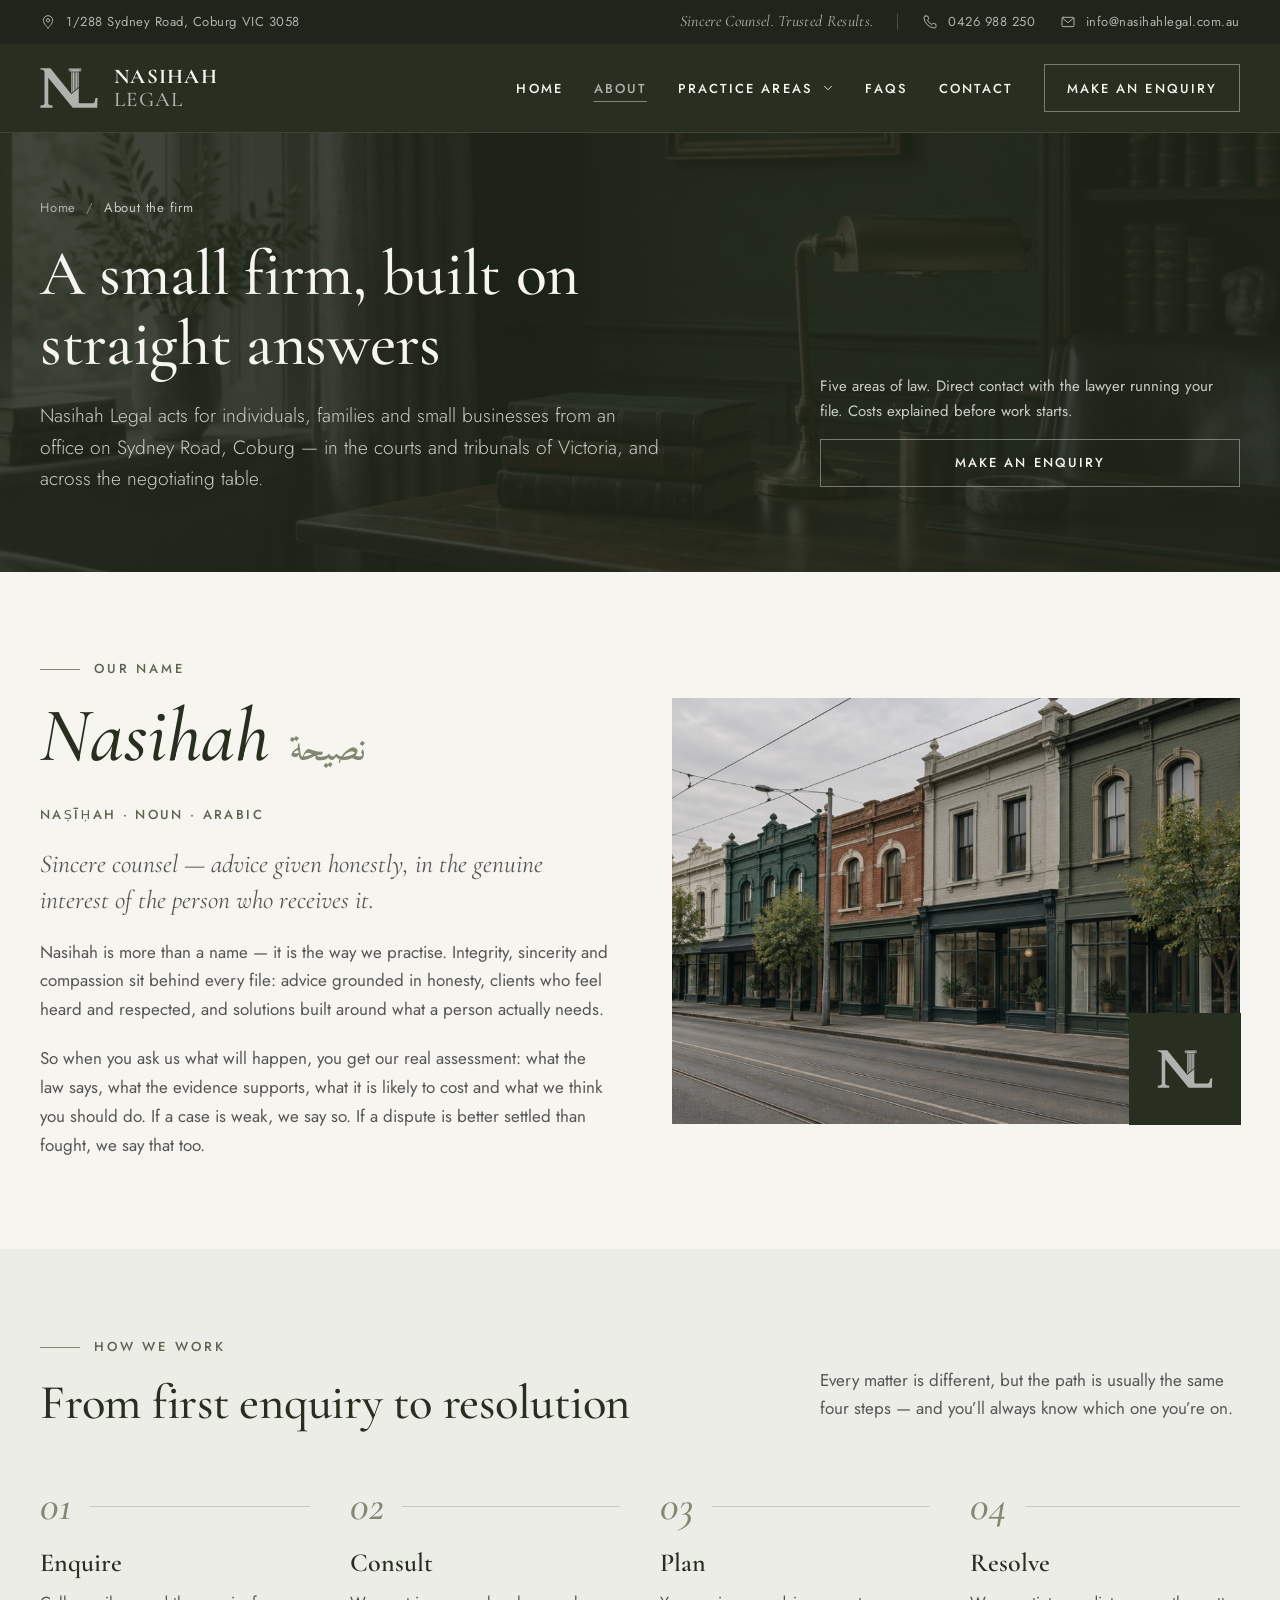
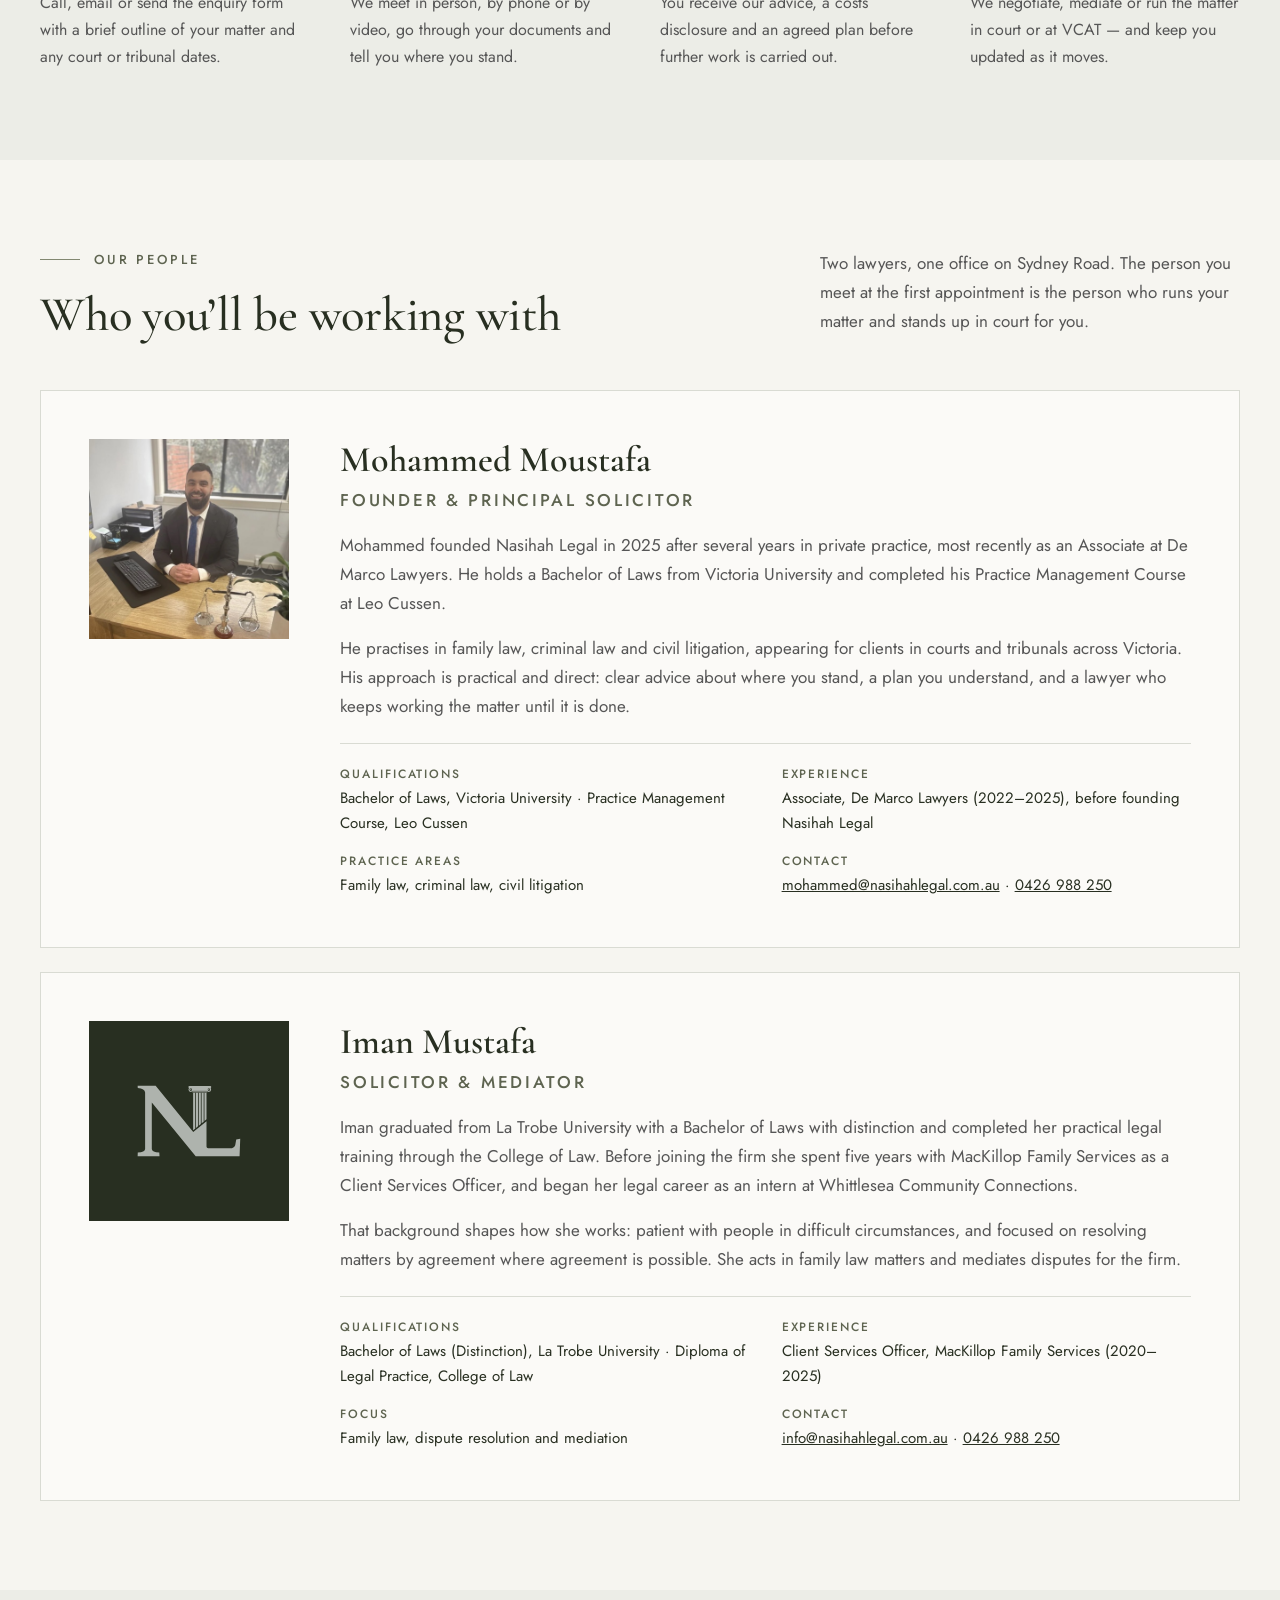
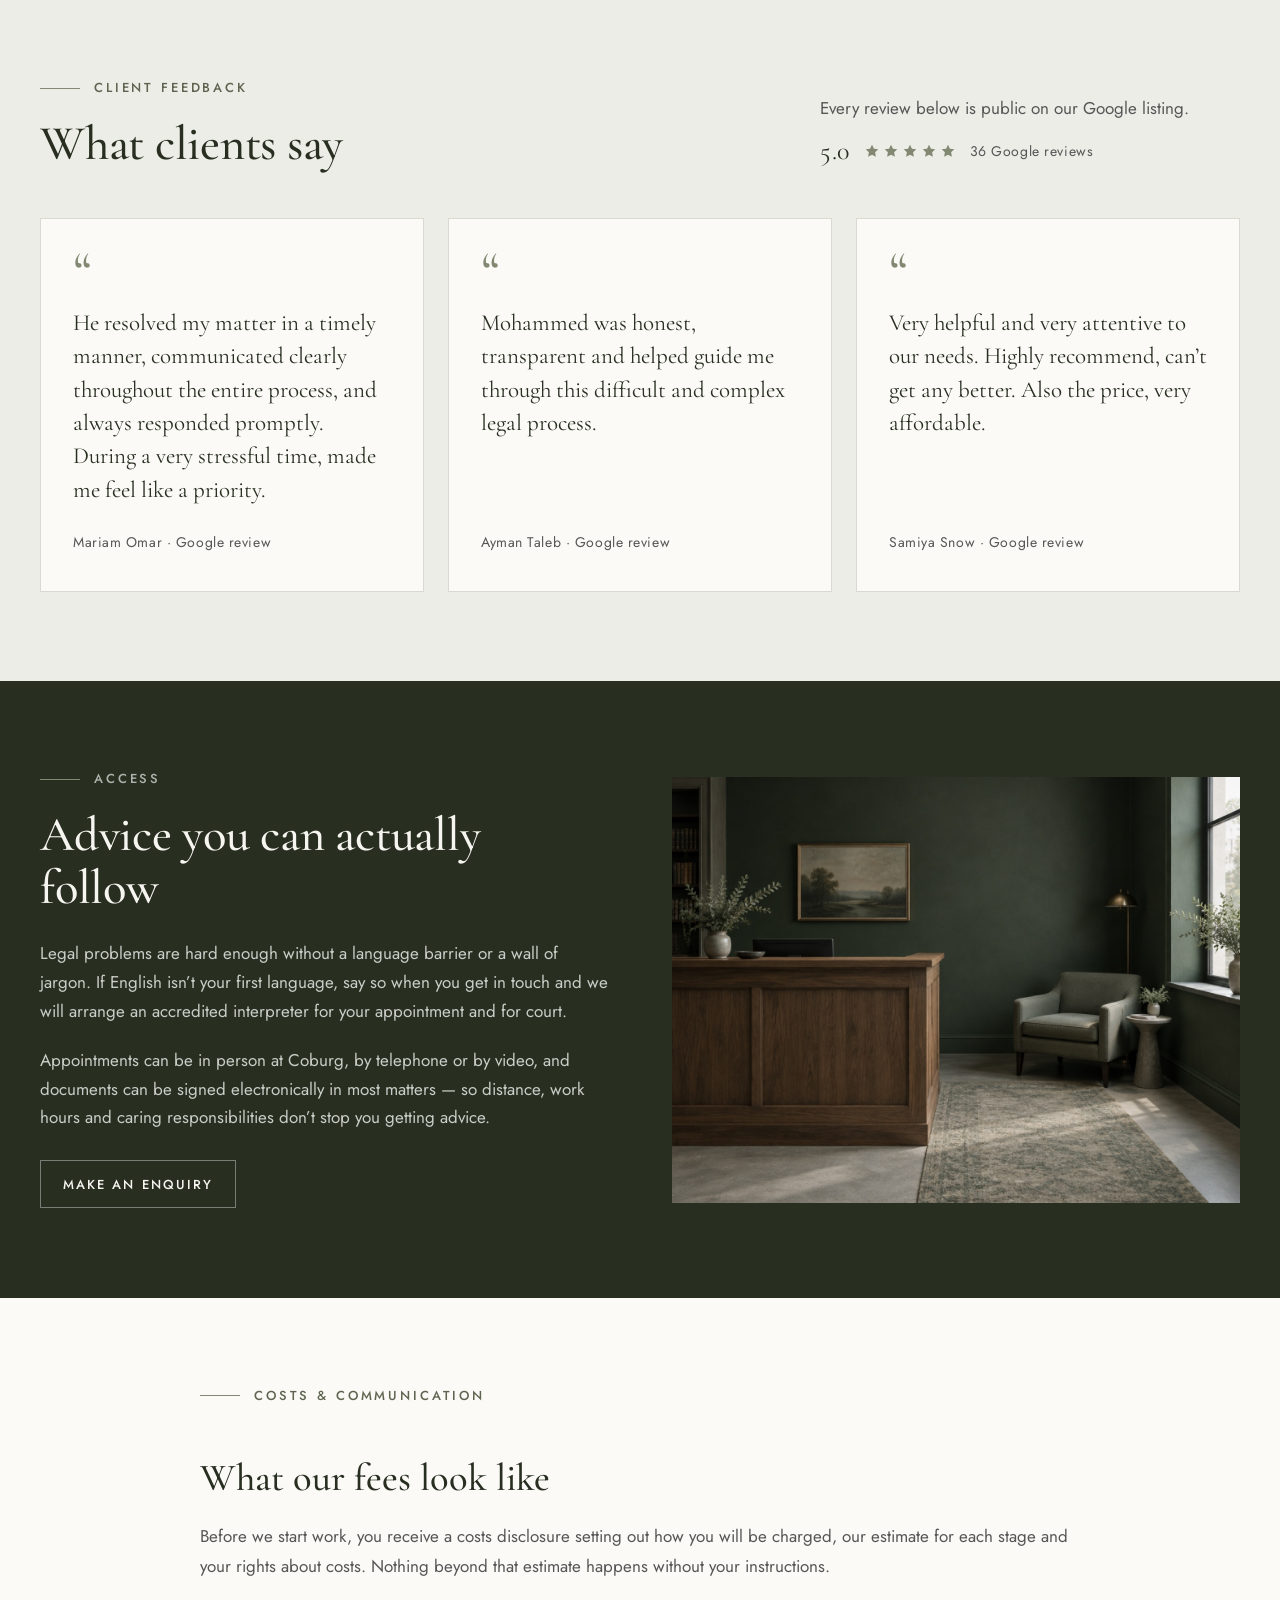
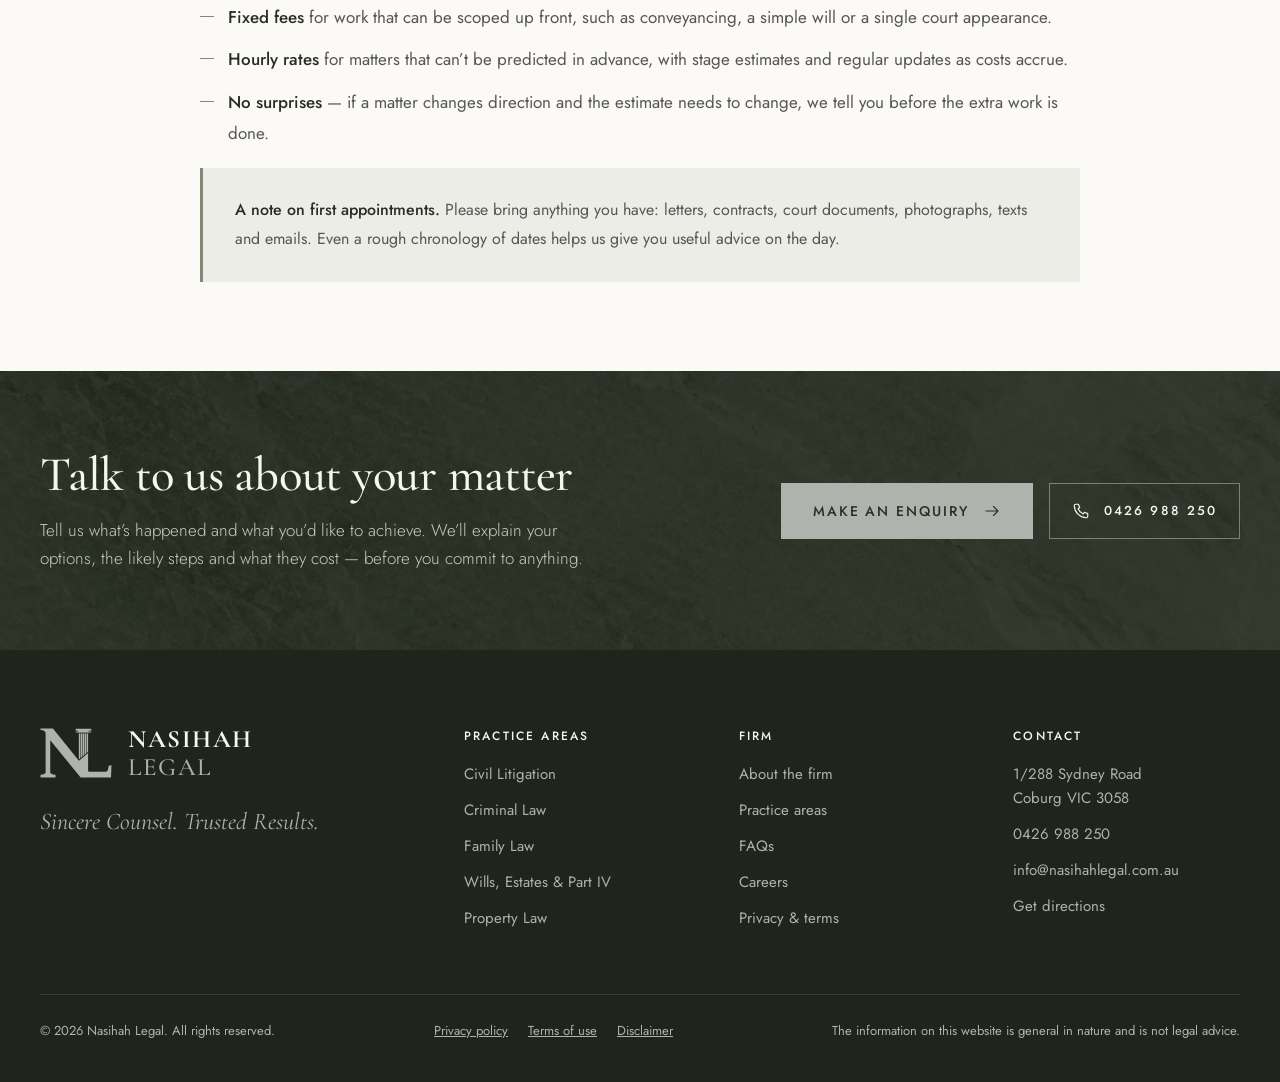
==== about.html @ 5c104e6a "Add Nasihah Legal website Static multi-page site for the firm: home, about, practice-areas hub, five" ====
<!doctype html>
<html lang="en-AU">
<head>
<meta charset="utf-8">
<meta name="viewport" content="width=device-width, initial-scale=1">
<title>About the firm | Nasihah Legal</title>
<meta name="description" content="Meet Nasihah Legal — a small Coburg law firm built on honest advice, plain-English communication and careful preparation. Our people, languages and approach.">
<meta name="theme-color" content="#282F21">
<meta property="og:site_name" content="Nasihah Legal">
<meta property="og:title" content="About the firm | Nasihah Legal">
<meta property="og:description" content="Meet Nasihah Legal — a small Coburg law firm built on honest advice, plain-English communication and careful preparation. Our people, languages and approach.">
<meta property="og:type" content="website">
<meta property="og:image" content="assets/img/social-card.jpg">
<link rel="icon" href="favicon.svg" type="image/svg+xml">
<link rel="preconnect" href="https://fonts.googleapis.com">
<link rel="preconnect" href="https://fonts.gstatic.com" crossorigin>
<link rel="stylesheet" href="https://fonts.googleapis.com/css2?family=Amiri&family=Cormorant+Garamond:ital,wght@0,400;0,500;0,600;0,700;1,400;1,500&family=Jost:wght@300;400;500&display=swap">
<link rel="stylesheet" href="assets/css/site.css">

</head>
<body>
<a class="skip-link" href="#main">Skip to content</a>
<svg width="0" height="0" style="position:absolute" aria-hidden="true" focusable="false">
  <symbol id="nl-mark" viewBox="350 26 808 556">
    <path fill="currentColor" d="M355 30H495L787 390L890 305V503Q890 515 903 515H1088Q1106 513 1113 492L1121 448L1152 441L1147 578H806L465 160V521Q467 546 523 549L525 578H355L356 549Q411 546 413 521V82Q411 52 356 47Z"/>
    <rect fill="currentColor" x="749" y="32" width="178" height="17" rx="8.5"/>
    <circle cx="768" cy="60" r="14" fill="none" stroke="currentColor" stroke-width="8"/>
    <circle cx="908" cy="60" r="14" fill="none" stroke="currentColor" stroke-width="8"/>
    <circle fill="currentColor" cx="768" cy="60" r="4.5"/>
    <circle fill="currentColor" cx="908" cy="60" r="4.5"/>
    <rect fill="currentColor" x="778" y="46" width="120" height="24"/>
    <rect fill="currentColor" x="780" y="74" width="116" height="7"/>
    <path fill="currentColor" d="M786 85H802V363.6L786 376.8ZM808 85H824V345.5L808 358.7ZM830 85H846V327.3L830 341.5ZM852 85H868V309.2L852 322.4ZM874 85H890V291L874 304.2Z"/>
  </symbol>
  <symbol id="nl-column" viewBox="0 0 60 100">
    <rect fill="currentColor" x="4" y="3" width="52" height="6" rx="3"/>
    <circle cx="9.5" cy="11.5" r="4.4" fill="none" stroke="currentColor" stroke-width="2.4"/>
    <circle cx="50.5" cy="11.5" r="4.4" fill="none" stroke="currentColor" stroke-width="2.4"/>
    <circle fill="currentColor" cx="9.5" cy="11.5" r="1.3"/>
    <circle fill="currentColor" cx="50.5" cy="11.5" r="1.3"/>
    <rect fill="currentColor" x="14" y="8" width="32" height="7"/>
    <rect fill="currentColor" x="13" y="17" width="34" height="3"/>
    <path fill="currentColor" d="M15 22h4.2v61H15zM21.45 22h4.2v61h-4.2zM27.9 22h4.2v61h-4.2zM34.35 22h4.2v61h-4.2zM40.8 22H45v61h-4.2z"/>
    <rect fill="currentColor" x="12" y="85" width="36" height="3.4" rx="1"/>
    <rect fill="currentColor" x="9.5" y="90" width="41" height="3.4" rx="1"/>
    <rect fill="currentColor" x="7" y="95" width="46" height="3.4" rx="1"/>
  </symbol>
  <symbol id="nl-column-mini" viewBox="0 0 60 100">
    <rect fill="currentColor" x="4" y="3" width="52" height="8" rx="3"/>
    <rect fill="currentColor" x="13" y="16" width="34" height="68"/>
    <rect fill="currentColor" x="7" y="88" width="46" height="9" rx="1"/>
  </symbol>
  <symbol id="i-arrow" viewBox="0 0 24 24"><path d="M4 12h16M14 6l6 6-6 6" fill="none" stroke="currentColor" stroke-width="1.5" stroke-linecap="round" stroke-linejoin="round"/></symbol>
  <symbol id="i-external" viewBox="0 0 24 24"><path d="M7 17L17 7M8 7h9v9" fill="none" stroke="currentColor" stroke-width="1.5" stroke-linecap="round" stroke-linejoin="round"/></symbol>
  <symbol id="i-pin" viewBox="0 0 24 24"><g fill="none" stroke="currentColor" stroke-width="1.5" stroke-linecap="round" stroke-linejoin="round"><path d="M12 21s-7-6.2-7-11.5A7 7 0 0 1 19 9.5C19 14.8 12 21 12 21z"/><circle cx="12" cy="9.5" r="2.5"/></g></symbol>
  <symbol id="i-mail" viewBox="0 0 24 24"><g fill="none" stroke="currentColor" stroke-width="1.5" stroke-linecap="round" stroke-linejoin="round"><rect x="3" y="5" width="18" height="14" rx="1.5"/><path d="M3.5 6l8.5 7 8.5-7"/></g></symbol>
  <symbol id="i-phone" viewBox="0 0 24 24"><path d="M5 3h3.5l1.8 4.4-2.2 1.6a12 12 0 0 0 6.9 6.9l1.6-2.2L21 15.5V19a2 2 0 0 1-2.2 2A16.8 16.8 0 0 1 3 5.2 2 2 0 0 1 5 3z" fill="none" stroke="currentColor" stroke-width="1.5" stroke-linecap="round" stroke-linejoin="round"/></symbol>
  <symbol id="i-clock" viewBox="0 0 24 24"><g fill="none" stroke="currentColor" stroke-width="1.5" stroke-linecap="round" stroke-linejoin="round"><circle cx="12" cy="12" r="9"/><path d="M12 7v5.5l3.5 2"/></g></symbol>
  <symbol id="i-chevron" viewBox="0 0 24 24"><path d="M6 9l6 6 6-6" fill="none" stroke="currentColor" stroke-width="1.5" stroke-linecap="round" stroke-linejoin="round"/></symbol>
  <symbol id="i-star" viewBox="0 0 24 24"><path fill="currentColor" d="M12 2.6l2.9 5.9 6.5.9-4.7 4.6 1.1 6.5-5.8-3-5.8 3 1.1-6.5L2.6 9.4l6.5-.9z"/></symbol>
</svg>
<div class="topbar">
  <div class="wrap">
    <div class="topbar__item"><svg aria-hidden="true"><use href="#i-pin"/></svg><span>1/288 Sydney Road, Coburg VIC 3058</span></div>
    <div class="topbar__right">
      <span class="topbar__slogan">Sincere Counsel. Trusted Results.</span>
      <span class="topbar__rule" aria-hidden="true"></span>
      <a class="topbar__item" href="tel:+61426988250"><svg aria-hidden="true"><use href="#i-phone"/></svg><span>0426 988 250</span></a>
      <a class="topbar__item" href="mailto:info@nasihahlegal.com.au"><svg aria-hidden="true"><use href="#i-mail"/></svg><span>info@nasihahlegal.com.au</span></a>
    </div>
  </div>
</div>
<header class="site-header">
  <div class="wrap">
    <a class="brand" href="index.html" aria-label="Nasihah Legal — home">
      <svg class="brand__mark" aria-hidden="true"><use href="#nl-mark"/></svg>
      <span class="brand__word"><b>NASIHAH</b><span>LEGAL</span></span>
    </a>
    <button class="menu-toggle" type="button" aria-expanded="false" aria-controls="site-nav" aria-label="Open menu">
      <svg class="icon-open" viewBox="0 0 24 24" aria-hidden="true"><path d="M4 7h16M4 12h16M9 17h11" fill="none" stroke="currentColor" stroke-width="1.5" stroke-linecap="round"/></svg>
      <svg class="icon-close" viewBox="0 0 24 24" aria-hidden="true"><path d="M6 6l12 12M18 6L6 18" fill="none" stroke="currentColor" stroke-width="1.5" stroke-linecap="round"/></svg>
    </button>
    <nav class="nav" id="site-nav" aria-label="Main">
      <a class="nav__link" href="index.html">Home</a>
      <a class="nav__link" href="about.html" aria-current="page">About</a>
      <div class="nav__group">
        <button class="nav__trigger" type="button" aria-expanded="false" aria-controls="practice-menu">
          <span>Practice Areas</span>
          <svg aria-hidden="true"><use href="#i-chevron"/></svg>
        </button>
        <div class="nav__menu" id="practice-menu" hidden>
          <p class="nav__menu-head">Areas of law</p>
        <a href="civil-litigation.html"><svg aria-hidden="true"><use href="#nl-column-mini"/></svg>Civil Litigation</a>
        <a href="criminal-law.html"><svg aria-hidden="true"><use href="#nl-column-mini"/></svg>Criminal Law</a>
        <a href="family-law.html"><svg aria-hidden="true"><use href="#nl-column-mini"/></svg>Family Law</a>
        <a href="wills-estates.html"><svg aria-hidden="true"><use href="#nl-column-mini"/></svg>Wills, Estates &amp; Part IV</a>
        <a href="property-law.html"><svg aria-hidden="true"><use href="#nl-column-mini"/></svg>Property Law</a>
          <a href="practice-areas.html"><svg aria-hidden="true"><use href="#i-arrow"/></svg>All practice areas</a>
        </div>
      </div>
      <a class="nav__link" href="faqs.html">FAQs</a>
      <a class="nav__link" href="contact.html">Contact</a>
      <a class="btn btn--ghost" href="contact.html#enquiry">Make an enquiry</a>
    </nav>
  </div>
</header>
<main id="main">
<section class="page-hero">
  <img class="page-hero__bg" src="assets/img/office-desk.jpg" alt="" aria-hidden="true">
  <div class="page-hero__scrim" aria-hidden="true"></div>
  <div class="wrap">
    <div class="page-hero__grid">
      <div>
        <nav aria-label="Breadcrumb">
          <ol class="breadcrumbs">
            <li><a href="index.html">Home</a></li>
            <li><span aria-current="page">About the firm</span></li>
          </ol>
        </nav>
        <h1 class="display">A small firm, built on straight answers</h1>
        <p class="page-hero__lead lede">Nasihah Legal acts for individuals, families and small businesses from an office on Sydney Road, Coburg — in the courts and tribunals of Victoria, and across the negotiating table.</p>
      </div>
      <div class="page-hero__aside">
        <p style="color:var(--mist-2)">Five areas of law. Direct contact with the lawyer running your file. Costs explained before work starts.</p>
        <a class="btn btn--ghost" href="contact.html#enquiry">Make an enquiry</a>
      </div>
    </div>
  </div>
</section>

<section class="section">
  <div class="wrap">
    <div class="media-row media-row--reverse">
      <div class="media-row__media">
        <img src="assets/img/coburg-street.jpg" alt="Two-storey brick and render shopfronts on an inner-north Melbourne street." loading="lazy" width="1920" height="1280">
        <span class="frame-mark" aria-hidden="true"><svg><use href="#nl-mark"/></svg></span>
      </div>
      <div class="media-row__body">
        <p class="eyebrow">Our name</p>
        <div style="display:flex;align-items:baseline;flex-wrap:wrap;gap:8px 20px">
          <span style="font-family:var(--serif);font-style:italic;font-weight:500;font-size:clamp(52px,6vw,84px);line-height:1;color:var(--forest)">Nasihah</span>
          <span lang="ar" dir="rtl" style="font-family:'Amiri',serif;font-size:clamp(28px,3vw,38px);color:var(--sage)">نصيحة</span>
        </div>
        <p style="font-size:13px;font-weight:500;letter-spacing:.18em;text-transform:uppercase;color:var(--sage-ink)">naṣīḥah · noun · Arabic</p>
        <p style="font-family:var(--serif);font-style:italic;font-size:clamp(21px,2vw,26px);line-height:1.4;color:var(--charcoal)">Sincere counsel — advice given honestly, in the genuine interest of the person who receives it.</p>
        <p>Nasihah is more than a name — it is the way we practise. Integrity, sincerity and compassion sit behind every file: advice grounded in honesty, clients who feel heard and respected, and solutions built around what a person actually needs.</p>
        <p>So when you ask us what will happen, you get our real assessment: what the law says, what the evidence supports, what it is likely to cost and what we think you should do. If a case is weak, we say so. If a dispute is better settled than fought, we say that too.</p>
      </div>
    </div>
  </div>
</section>

<section class="section section--stone">
  <div class="wrap">
    <div class="section-head">
      <div>
        <p class="eyebrow">How we work</p>
        <h2 class="display">From first enquiry to resolution</h2>
      </div>
      <div class="section-head__aside">
        <p>Every matter is different, but the path is usually the same four steps — and you’ll always know which one you’re on.</p>
      </div>
    </div>
    <ol class="steps" style="margin-top:56px">
      <li>
        <span class="steps__num" aria-hidden="true">01</span>
        <h3>Enquire</h3>
        <p>Call, email or send the enquiry form with a brief outline of your matter and any court or tribunal dates.</p>
      </li>
      <li>
        <span class="steps__num" aria-hidden="true">02</span>
        <h3>Consult</h3>
        <p>We meet in person, by phone or by video, go through your documents and tell you where you stand.</p>
      </li>
      <li>
        <span class="steps__num" aria-hidden="true">03</span>
        <h3>Plan</h3>
        <p>You receive our advice, a costs disclosure and an agreed plan before further work is carried out.</p>
      </li>
      <li>
        <span class="steps__num" aria-hidden="true">04</span>
        <h3>Resolve</h3>
        <p>We negotiate, mediate or run the matter in court or at VCAT — and keep you updated as it moves.</p>
      </li>
    </ol>
  </div>
</section>

<section class="section">
  <div class="wrap">
    <div class="section-head">
      <div>
        <p class="eyebrow">Our people</p>
        <h2 class="display">Who you’ll be working with</h2>
      </div>
      <div class="section-head__aside">
        <p>Two lawyers, one office on Sydney Road. The person you meet at the first appointment is the person who runs your matter and stands up in court for you.</p>
      </div>
    </div>
    <div class="profile" style="margin-top:48px">
      <img class="profile__photo" src="assets/img/mohammed-moustafa.jpg" alt="Mohammed Moustafa, Principal Solicitor at Nasihah Legal, at his desk in the Coburg office." width="900" height="900">
      <div class="profile__body">
        <div>
          <h3>Mohammed Moustafa</h3>
          <p class="profile__role">Founder &amp; Principal Solicitor</p>
        </div>
        <p>Mohammed founded Nasihah Legal in 2025 after several years in private practice, most recently as an Associate at De Marco Lawyers. He holds a Bachelor of Laws from Victoria University and completed his Practice Management Course at Leo Cussen.</p>
        <p>He practises in family law, criminal law and civil litigation, appearing for clients in courts and tribunals across Victoria. His approach is practical and direct: clear advice about where you stand, a plan you understand, and a lawyer who keeps working the matter until it is done.</p>
        <div class="profile__meta">
          <div><span>Qualifications</span><span>Bachelor of Laws, Victoria University · Practice Management Course, Leo Cussen</span></div>
          <div><span>Experience</span><span>Associate, De Marco Lawyers (2022–2025), before founding Nasihah Legal</span></div>
          <div><span>Practice areas</span><span>Family law, criminal law, civil litigation</span></div>
          <div><span>Contact</span><span><a href="mailto:mohammed@nasihahlegal.com.au">mohammed@nasihahlegal.com.au</a> · <a href="tel:+61426988250">0426 988 250</a></span></div>
        </div>
      </div>
    </div>

    <div class="profile">
      <span class="profile__mark" aria-hidden="true"><svg><use href="#nl-mark"/></svg></span>
      <div class="profile__body">
        <div>
          <h3>Iman Mustafa</h3>
          <p class="profile__role">Solicitor &amp; Mediator</p>
        </div>
        <p>Iman graduated from La Trobe University with a Bachelor of Laws with distinction and completed her practical legal training through the College of Law. Before joining the firm she spent five years with MacKillop Family Services as a Client Services Officer, and began her legal career as an intern at Whittlesea Community Connections.</p>
        <p>That background shapes how she works: patient with people in difficult circumstances, and focused on resolving matters by agreement where agreement is possible. She acts in family law matters and mediates disputes for the firm.</p>
        <div class="profile__meta">
          <div><span>Qualifications</span><span>Bachelor of Laws (Distinction), La Trobe University · Diploma of Legal Practice, College of Law</span></div>
          <div><span>Experience</span><span>Client Services Officer, MacKillop Family Services (2020–2025)</span></div>
          <div><span>Focus</span><span>Family law, dispute resolution and mediation</span></div>
          <div><span>Contact</span><span><a href="mailto:info@nasihahlegal.com.au">info@nasihahlegal.com.au</a> · <a href="tel:+61426988250">0426 988 250</a></span></div>
        </div>
      </div>
    </div>
  </div>
</section>

<section class="section section--stone">
  <div class="wrap">
    <div class="section-head">
      <div>
        <p class="eyebrow">Client feedback</p>
        <h2 class="display">What clients say</h2>
      </div>
      <div class="section-head__aside">
        <p>Every review below is public on our Google listing.</p>
        <a class="rating" href="https://www.google.com/maps/search/?api=1&amp;query=Nasihah+Legal+Coburg+VIC" target="_blank" rel="noopener"><span class="rating__score">5.0</span><span class="rating__stars" aria-hidden="true"><svg><use href="#i-star"/></svg><svg><use href="#i-star"/></svg><svg><use href="#i-star"/></svg><svg><use href="#i-star"/></svg><svg><use href="#i-star"/></svg></span><span>36 Google reviews</span></a>
      </div>
    </div>
    <div class="quotes" style="margin-top:48px">
      <figure class="quote">
        <span class="quote__mark" aria-hidden="true">&ldquo;</span>
        <blockquote>He resolved my matter in a timely manner, communicated clearly throughout the entire process, and always responded promptly. During a very stressful time, made me feel like a priority.</blockquote>
        <figcaption>Mariam Omar · Google review</figcaption>
      </figure>
      <figure class="quote">
        <span class="quote__mark" aria-hidden="true">&ldquo;</span>
        <blockquote>Mohammed was honest, transparent and helped guide me through this difficult and complex legal process.</blockquote>
        <figcaption>Ayman Taleb · Google review</figcaption>
      </figure>
      <figure class="quote">
        <span class="quote__mark" aria-hidden="true">&ldquo;</span>
        <blockquote>Very helpful and very attentive to our needs. Highly recommend, can’t get any better. Also the price, very affordable.</blockquote>
        <figcaption>Samiya Snow · Google review</figcaption>
      </figure>
    </div>
  </div>
</section>

<section class="section section--forest">
  <div class="wrap">
    <div class="media-row">
      <div class="media-row__body">
        <p class="eyebrow eyebrow--light">Access</p>
        <h2 class="display display--light">Advice you can actually follow</h2>
        <p style="color:var(--mist-2)">Legal problems are hard enough without a language barrier or a wall of jargon. If English isn’t your first language, say so when you get in touch and we will arrange an accredited interpreter for your appointment and for court.</p>
        <p style="color:var(--mist-2)">Appointments can be in person at Coburg, by telephone or by video, and documents can be signed electronically in most matters — so distance, work hours and caring responsibilities don’t stop you getting advice.</p>
        <a class="btn btn--ghost" style="align-self:flex-start;margin-top:8px" href="contact.html#enquiry">Make an enquiry</a>
      </div>
      <div class="media-row__media">
        <img src="assets/img/reception.jpg" alt="Reception area of the office: timber counter, deep green wall and soft daylight." loading="lazy" width="1400" height="1050">
      </div>
    </div>
  </div>
</section>

<section class="section section--paper">
  <div class="wrap wrap--narrow">
    <div class="prose">
      <p class="eyebrow">Costs &amp; communication</p>
      <h2>What our fees look like</h2>
      <p>Before we start work, you receive a costs disclosure setting out how you will be charged, our estimate for each stage and your rights about costs. Nothing beyond that estimate happens without your instructions.</p>
      <ul>
        <li><strong>Fixed fees</strong> for work that can be scoped up front, such as conveyancing, a simple will or a single court appearance.</li>
        <li><strong>Hourly rates</strong> for matters that can’t be predicted in advance, with stage estimates and regular updates as costs accrue.</li>
        <li><strong>No surprises</strong> — if a matter changes direction and the estimate needs to change, we tell you before the extra work is done.</li>
      </ul>
      <div class="callout">
        <strong>A note on first appointments.</strong> Please bring anything you have: letters, contracts, court documents, photographs, texts and emails. Even a rough chronology of dates helps us give you useful advice on the day.
      </div>
    </div>
  </div>
</section>

<section class="cta-band">
  <img class="cta-band__bg" src="assets/img/stone-texture.jpg" alt="" aria-hidden="true" loading="lazy">
  <div class="cta-band__scrim" aria-hidden="true"></div>
  <div class="wrap">
    <div>
      <h2 class="display display--light">Talk to us about your matter</h2>
      <p>Tell us what’s happened and what you’d like to achieve. We’ll explain your options, the likely steps and what they cost — before you commit to anything.</p>
    </div>
    <div class="cta-band__actions">
      <a class="btn btn--light" href="contact.html#enquiry">Make an enquiry <svg class="arrow" aria-hidden="true"><use href="#i-arrow"/></svg></a>
      <a class="btn btn--ghost" href="tel:+61426988250"><svg class="arrow" aria-hidden="true"><use href="#i-phone"/></svg> 0426 988 250</a>
    </div>
  </div>
</section>

</main>
<footer class="site-footer">
  <div class="wrap">
    <div class="footer__top">
      <div class="footer__brand">
        <a class="brand" href="index.html" aria-label="Nasihah Legal — home">
          <svg class="brand__mark" aria-hidden="true"><use href="#nl-mark"/></svg>
          <span class="brand__word"><b>NASIHAH</b><span>LEGAL</span></span>
        </a>
        <p class="footer__slogan">Sincere Counsel. Trusted Results.</p>
      </div>
      <div class="footer__cols">
        <div class="footer__col">
          <h2>Practice areas</h2>
          <a href="civil-litigation.html">Civil Litigation</a>
          <a href="criminal-law.html">Criminal Law</a>
          <a href="family-law.html">Family Law</a>
          <a href="wills-estates.html">Wills, Estates &amp; Part IV</a>
          <a href="property-law.html">Property Law</a>
        </div>
        <div class="footer__col">
          <h2>Firm</h2>
          <a href="about.html">About the firm</a>
          <a href="practice-areas.html">Practice areas</a>
          <a href="faqs.html">FAQs</a>
          <a href="careers.html">Careers</a>
          <a href="privacy-terms.html">Privacy &amp; terms</a>
        </div>
        <div class="footer__col">
          <h2>Contact</h2>
          <span>1/288 Sydney Road<br>Coburg VIC 3058</span>
          <a href="tel:+61426988250">0426 988 250</a>
          <a href="mailto:info@nasihahlegal.com.au">info@nasihahlegal.com.au</a>
          <a href="https://www.google.com/maps/search/?api=1&amp;query=1%2F288+Sydney+Road+Coburg+VIC+3058" target="_blank" rel="noopener">Get directions</a>
        </div>
      </div>
    </div>
    <div class="footer__bottom">
      <span>&copy; <span data-year>2026</span> Nasihah Legal. All rights reserved.</span>
      <nav aria-label="Legal">
        <a href="privacy-terms.html">Privacy policy</a>
        <a href="privacy-terms.html#terms">Terms of use</a>
        <a href="privacy-terms.html#disclaimer">Disclaimer</a>
      </nav>
      <span>The information on this website is general in nature and is not legal advice.</span>
    </div>
  </div>
</footer>
<script src="assets/js/site.js" defer></script>
</body>
</html>
---- assets/css/site.css ----
/* ==========================================================================
   Nasihah Legal — site stylesheet
   Brand: forest #282F21 · sage #828871 · mist #AEB3AD · charcoal #565656
   ========================================================================== */

:root{
  --forest:#282F21; --forest-deep:#1F251A; --forest-soft:#2E3626;
  --sage:#828871; --sage-ink:#5E6450;
  --mist:#AEB3AD; --mist-2:#C9CDC7;
  --charcoal:#565656;
  --ivory:#F6F5F0; --stone:#ECEDE7; --paper:#FBFAF7;
  --line:#D9DBD3; --line-2:#C9CCC2;
  --serif:'Cormorant Garamond', Georgia, 'Times New Roman', serif;
  --sans:'Jost', system-ui, -apple-system, 'Segoe UI', sans-serif;
  --wrap:1200px;
  --header-h:88px;
}

*,*::before,*::after{box-sizing:border-box}
html{scroll-behavior:smooth}
@media (prefers-reduced-motion:reduce){html{scroll-behavior:auto}*{animation:none !important;transition:none !important}}
body{margin:0;background:var(--ivory);color:var(--charcoal);font-family:var(--sans);font-size:17px;line-height:1.7;-webkit-font-smoothing:antialiased}
img,svg,iframe{display:block;max-width:100%}
img{height:auto}
a{color:var(--forest)}
a:hover{color:var(--sage-ink)}
:focus-visible{outline:2px solid var(--sage);outline-offset:3px}
h1,h2,h3,h4,p,ul,ol,figure,blockquote{margin:0}
ul,ol{padding:0;list-style:none}
.wrap{width:100%;max-width:calc(var(--wrap) + 48px);margin:0 auto;padding:0 24px}
.wrap--narrow{max-width:calc(880px + 48px)}
.sr-only{position:absolute;width:1px;height:1px;padding:0;margin:-1px;overflow:hidden;clip:rect(0,0,0,0);white-space:nowrap;border:0}
.skip-link{position:absolute;left:-9999px;top:0;z-index:100;padding:12px 20px;background:var(--ivory);color:var(--forest)}
.skip-link:focus{left:12px;top:12px}
[hidden]{display:none !important}

/* --------------------------------------------------------- shared pieces */
.eyebrow{display:flex;align-items:center;gap:14px;font-size:13px;font-weight:500;letter-spacing:.22em;text-transform:uppercase;color:var(--sage-ink);line-height:1.3}
.eyebrow::before{content:"";width:40px;height:1px;background:var(--sage);flex-shrink:0}
.eyebrow--light{color:var(--mist)}
.eyebrow--center{justify-content:center}
.eyebrow--center::after{content:"";width:40px;height:1px;background:var(--sage);flex-shrink:0}
.display{font-family:var(--serif);font-weight:500;color:var(--forest);line-height:1.1;letter-spacing:-.005em}
.display--light{color:var(--ivory)}
h1.display{font-size:clamp(40px,5vw,68px)}
h2.display{font-size:clamp(32px,3.8vw,52px)}
h3.display{font-size:clamp(24px,2.4vw,32px)}
.lede{font-size:clamp(18px,1.5vw,21px);line-height:1.65;font-weight:300}
.muted{color:var(--charcoal)}
.arrow{width:18px;height:18px;flex-shrink:0}
.btn{display:inline-flex;align-items:center;justify-content:center;gap:14px;min-height:56px;padding:0 32px;border:0;border-radius:0;font:500 14px/1 var(--sans);letter-spacing:.14em;text-transform:uppercase;text-decoration:none;cursor:pointer;transition:background .2s ease,color .2s ease,border-color .2s ease}
.btn--light{background:var(--mist);color:var(--forest)}
.btn--light:hover{background:#C6CAC4;color:var(--forest)}
.btn--dark{background:var(--forest);color:var(--ivory)}
.btn--dark:hover{background:#3A4330;color:var(--ivory)}
.btn--outline{background:transparent;color:var(--forest);border:1px solid var(--forest)}
.btn--outline:hover{background:var(--forest);color:var(--ivory)}
.btn--ghost{background:transparent;color:var(--ivory);border:1px solid rgba(174,179,173,.6);min-height:48px;padding:0 22px;font-size:13px;letter-spacing:.16em}
.btn--ghost:hover{background:rgba(174,179,173,.14);color:var(--ivory)}
.btn--block{width:100%}
.btn[disabled]{opacity:.6;cursor:progress}
.text-link{display:inline-flex;align-items:center;gap:10px;min-height:44px;font-weight:500;font-size:15px;text-decoration:underline;text-underline-offset:6px;text-decoration-color:var(--sage)}
.text-link--light{color:var(--ivory);text-decoration-color:rgba(174,179,173,.55)}
.text-link--light:hover{color:var(--mist)}
.rule{height:1px;background:var(--line);border:0;margin:0}

/* sections */
.section{padding:clamp(64px,7vw,112px) 0}
.section--tight{padding:clamp(48px,5vw,80px) 0}
.section--stone{background:var(--stone)}
.section--paper{background:var(--paper)}
.section--forest{background:var(--forest);color:var(--mist)}
.section--forest .display{color:var(--ivory)}
.section-head{display:grid;grid-template-columns:minmax(0,1fr) minmax(0,420px);justify-content:space-between;align-items:end;gap:24px 72px}
.section-head h2{margin-top:20px}
.section-head__aside{display:flex;flex-direction:column;gap:16px;padding-bottom:6px}
.section-head--center{grid-template-columns:minmax(0,760px);justify-content:center;text-align:center}
.section-head--center .eyebrow{justify-content:center}
.section-head--center .eyebrow::after{content:"";width:40px;height:1px;background:var(--sage);flex-shrink:0}

/* --------------------------------------------------------------- top bar */
.topbar{background:var(--forest-deep);color:var(--mist);font-size:13px;letter-spacing:.04em}
.topbar .wrap{display:flex;align-items:center;justify-content:space-between;min-height:44px;gap:24px}
.topbar__item{display:flex;align-items:center;gap:10px}
.topbar__right{display:flex;align-items:center;gap:24px}
.topbar__slogan{font-family:var(--serif);font-style:italic;font-size:16px;letter-spacing:.02em}
.topbar__rule{width:1px;height:16px;background:rgba(174,179,173,.3)}
.topbar a{color:var(--mist);text-decoration:none;min-height:44px}
.topbar a:hover{color:var(--ivory)}
.topbar svg{width:16px;height:16px}

/* ---------------------------------------------------------------- header */
.site-header{position:sticky;top:0;z-index:60;background:var(--forest);border-bottom:1px solid rgba(174,179,173,.16)}
.site-header .wrap{display:flex;align-items:center;justify-content:space-between;height:var(--header-h);gap:24px}
.brand{display:flex;align-items:center;gap:16px;text-decoration:none;flex-shrink:0}
.brand__mark{color:var(--mist);width:58px;height:40px}
.brand__word{display:flex;flex-direction:column;gap:2px;font-family:var(--serif);font-size:21px;line-height:1;letter-spacing:.06em}
.brand__word b{font-weight:700;color:var(--ivory)}
.brand__word span{font-weight:500;color:var(--mist)}
.nav{display:flex;align-items:center;gap:clamp(18px,2.4vw,36px)}
.nav__link,.nav__trigger{display:flex;align-items:center;gap:8px;min-height:44px;padding:0;border:0;background:none;color:var(--ivory);font:500 13px/1 var(--sans);letter-spacing:.16em;text-transform:uppercase;text-decoration:none;cursor:pointer}
.nav__link:hover,.nav__trigger:hover{color:var(--mist)}
.nav__link[aria-current="page"]{color:var(--mist);text-decoration:underline;text-underline-offset:8px;text-decoration-color:var(--sage)}
.nav__trigger svg{width:14px;height:14px;transition:transform .2s ease}
.nav__trigger[aria-expanded="true"] svg{transform:rotate(180deg)}
.nav__group{position:relative}
.nav__menu{position:absolute;left:-24px;top:calc(100% + 18px);min-width:320px;padding:12px;background:var(--forest-soft);border:1px solid rgba(174,179,173,.22);box-shadow:0 24px 48px rgba(20,24,16,.35);display:flex;flex-direction:column}
.nav__menu a{display:flex;align-items:center;gap:12px;min-height:48px;padding:0 14px;color:var(--ivory);font-size:15px;text-decoration:none}
.nav__menu a:hover{background:rgba(174,179,173,.1);color:var(--mist)}
.nav__menu a svg{width:9px;height:15px;color:var(--sage);flex-shrink:0}
.nav__menu-head{padding:10px 14px 6px;font-size:12px;font-weight:500;letter-spacing:.18em;text-transform:uppercase;color:var(--mist)}
.menu-toggle{display:none;width:48px;height:48px;margin-right:-10px;border:0;background:transparent;color:var(--ivory);cursor:pointer;align-items:center;justify-content:center}
.menu-toggle svg{width:26px;height:26px}
.menu-toggle .icon-close{display:none}
.menu-toggle[aria-expanded="true"] .icon-open{display:none}
.menu-toggle[aria-expanded="true"] .icon-close{display:block}

/* ------------------------------------------------------------------ hero */
.hero{position:relative;background:var(--forest);color:var(--ivory);overflow:hidden}
.hero__bg{position:absolute;inset:0;width:100%;height:100%;object-fit:cover}
.hero__scrim{position:absolute;inset:0;background:rgba(31,37,26,.82)}
.hero .wrap{position:relative}
.hero__main{display:grid;grid-template-columns:minmax(0,720px);gap:32px;padding:clamp(72px,9vw,128px) 0 clamp(56px,6vw,88px)}
.hero h1{font-family:var(--serif);font-weight:500;font-size:clamp(46px,6.4vw,92px);line-height:1;letter-spacing:-.01em;color:var(--ivory)}
.hero h1 em{display:block;font-style:italic;color:var(--mist)}
.hero__lead{max-width:560px;font-size:clamp(17px,1.4vw,19px);font-weight:300;color:var(--mist-2)}
.hero__ctas{display:flex;align-items:center;flex-wrap:wrap;gap:16px 28px;margin-top:8px}
.frieze{display:flex;align-items:center;justify-content:space-between;gap:12px;min-height:72px;border-top:1px solid rgba(174,179,173,.22);font-size:12px;font-weight:500;letter-spacing:.16em;text-transform:uppercase;color:var(--mist)}
.frieze a{color:var(--mist);text-decoration:none}
.frieze a:hover{color:var(--ivory)}
.frieze svg{width:9px;height:15px;color:var(--sage);flex-shrink:0}

/* page hero (interior pages) */
.page-hero{position:relative;background:var(--forest);color:var(--mist);overflow:hidden}
.page-hero__bg{position:absolute;inset:0;width:100%;height:100%;object-fit:cover}
.page-hero__scrim{position:absolute;inset:0;background:rgba(31,37,26,.84)}
.page-hero .wrap{position:relative;padding-top:clamp(40px,5vw,64px);padding-bottom:clamp(48px,6vw,80px)}
.page-hero__grid{display:grid;grid-template-columns:minmax(0,1fr) minmax(0,420px);gap:32px 72px;align-items:end}
.page-hero h1{margin-top:20px;color:var(--ivory)}
.page-hero__lead{margin-top:20px;max-width:620px;color:var(--mist-2);font-weight:300}
.page-hero__aside{display:flex;flex-direction:column;gap:14px;padding-bottom:8px;font-size:15px;line-height:1.7}
.breadcrumbs{display:flex;flex-wrap:wrap;align-items:center;gap:10px;font-size:13px;letter-spacing:.06em;color:var(--mist)}
.breadcrumbs a{color:var(--mist);text-decoration:none}
.breadcrumbs a:hover{color:var(--ivory);text-decoration:underline}
.breadcrumbs li{display:flex;align-items:center;gap:10px}
.breadcrumbs li+li::before{content:"/";color:var(--sage)}
.breadcrumbs [aria-current="page"]{color:var(--mist-2)}

/* image strip */
.strip{position:relative;height:clamp(220px,28vw,380px);background:var(--forest-soft)}
.strip img{width:100%;height:100%;object-fit:cover}

/* ------------------------------------------------------------- media row */
.media-row{display:grid;grid-template-columns:minmax(0,1fr) minmax(0,1fr);gap:clamp(32px,5vw,72px);align-items:center}
.media-row--reverse .media-row__media{order:2}
.media-row__media{position:relative}
.media-row__media img{width:100%;aspect-ratio:4/3;object-fit:cover}
.media-row__body{display:flex;flex-direction:column;gap:20px}
.media-row__body h2{margin-bottom:4px}
.frame-mark{position:absolute;right:-1px;bottom:-1px;display:flex;align-items:center;justify-content:center;width:112px;height:112px;background:var(--forest);color:var(--mist)}
.frame-mark svg{width:56px;height:38px}

/* ----------------------------------------------------------------- cards */
.grid{display:grid;gap:24px}
.grid--3{grid-template-columns:repeat(3,minmax(0,1fr))}
.grid--2{grid-template-columns:repeat(2,minmax(0,1fr))}
.grid--4{grid-template-columns:repeat(4,minmax(0,1fr))}
.area-card{position:relative;display:flex;flex-direction:column;background:var(--paper);border:1px solid var(--line);text-decoration:none;color:inherit;transition:border-color .2s ease,transform .2s ease}
.area-card:hover{border-color:var(--sage);transform:translateY(-2px);color:inherit}
.area-card__img{position:relative;overflow:hidden}
.area-card__img img{width:100%;aspect-ratio:4/3;object-fit:cover;transition:transform .6s ease}
.area-card:hover .area-card__img img{transform:scale(1.03)}
.area-card__num{position:absolute;left:0;bottom:0;display:flex;align-items:center;justify-content:center;width:52px;height:52px;background:var(--forest);color:var(--mist);font-family:var(--serif);font-style:italic;font-size:22px;line-height:1}
.area-card__body{display:flex;flex-direction:column;flex:1;padding:28px 28px 32px}
.area-card h3{font-family:var(--serif);font-weight:600;font-size:27px;line-height:1.15;color:var(--forest)}
.area-card p{margin-top:10px;font-size:16px}
.area-card ul{margin-top:18px;display:flex;flex-direction:column;gap:8px;font-size:15px;color:var(--forest)}
.area-card li{display:flex;gap:12px}
.area-card li::before{content:"";flex-shrink:0;width:10px;height:1px;margin-top:12px;background:var(--sage)}
.area-card__more{margin-top:auto;padding-top:22px;display:inline-flex;align-items:center;gap:10px;font-size:13px;font-weight:500;letter-spacing:.16em;text-transform:uppercase;color:var(--forest)}
.area-card__more svg{width:16px;height:16px}
.area-card:hover .area-card__more{color:var(--sage-ink)}

/* pillars / portico */
.portico{display:flex;flex-direction:column;align-items:center}
.portico__entablature{width:100%;height:5px;border-top:1px solid var(--forest);border-bottom:1px solid var(--line-2)}
.pillars{width:100%;display:grid;grid-template-columns:repeat(3,minmax(0,1fr))}
.pillar{padding:44px 40px 48px;color:var(--sage)}
.pillar:first-child{padding-left:0}
.pillar:last-child{padding-right:0}
.pillar+.pillar{border-left:1px solid var(--line)}
.pillar svg{width:28px;height:47px}
.pillar h3{margin-top:24px;font-family:var(--serif);font-weight:600;font-size:27px;line-height:1.2;color:var(--forest)}
.pillar p{margin-top:10px;font-size:16px;color:var(--charcoal)}
.stylobate{width:95%;height:3px;background:var(--forest);opacity:.75}
.stylobate+.stylobate{margin-top:5px}
.stylobate--2{width:97.5%;opacity:.45}
.stylobate--3{width:100%;opacity:.22}

/* steps */
.steps{display:grid;grid-template-columns:repeat(4,minmax(0,1fr));gap:40px}
.steps li{display:flex;flex-direction:column}
.steps__num{display:flex;align-items:center;gap:18px;font-family:var(--serif);font-style:italic;font-weight:500;font-size:42px;line-height:1;color:var(--sage)}
.steps__num::after{content:"";flex:1;height:1px;background:var(--line-2)}
.section--forest .steps__num::after{background:rgba(174,179,173,.3)}
.steps h3{margin-top:20px;font-family:var(--serif);font-weight:600;font-size:26px;line-height:1.2;color:var(--forest)}
.section--forest .steps h3{color:var(--ivory)}
.steps p{margin-top:10px;font-size:16px}

/* team */
.team-card{display:flex;flex-direction:column;background:var(--paper);border:1px solid var(--line);padding:32px 28px 36px}
.team-card__avatar{width:84px;height:84px;display:flex;align-items:center;justify-content:center;background:var(--forest);color:var(--mist)}
.team-card__avatar svg{width:44px;height:30px}
.team-card h3{margin-top:22px;font-family:var(--serif);font-weight:600;font-size:26px;line-height:1.2;color:var(--forest)}
.team-card__role{margin-top:4px;font-size:13px;font-weight:500;letter-spacing:.16em;text-transform:uppercase;color:var(--sage-ink)}
.team-card p{margin-top:14px;font-size:16px}
.team-card__meta{margin-top:18px;padding-top:16px;border-top:1px solid var(--line);display:flex;flex-direction:column;gap:6px;font-size:15px}
.chips{display:flex;flex-wrap:wrap;gap:10px}
.chip{display:inline-flex;align-items:center;min-height:38px;padding:0 16px;border:1px solid var(--line-2);background:var(--paper);font-size:14px;letter-spacing:.04em;color:var(--forest)}
.chip--light{border-color:rgba(174,179,173,.4);background:transparent;color:var(--mist)}

/* testimonials */
.quotes{display:grid;grid-template-columns:repeat(3,minmax(0,1fr));gap:24px}
.quote{display:flex;flex-direction:column;padding:36px 32px;background:var(--paper);border:1px solid var(--line)}
.section--forest .quote{background:rgba(246,245,240,.04);border-color:rgba(174,179,173,.22)}
.quote__mark{font-family:var(--serif);font-size:56px;line-height:.6;color:var(--sage)}
.quote blockquote{margin-top:18px;font-family:var(--serif);font-size:23px;line-height:1.45;color:var(--forest)}
.section--forest .quote blockquote{color:var(--ivory)}
.quote figcaption{margin-top:auto;padding-top:24px;font-size:14px;letter-spacing:.04em;color:var(--charcoal)}
.section--forest .quote figcaption{color:var(--mist)}
.placeholder-note{margin-top:20px;font-size:14px;color:var(--sage-ink)}
.section--forest .placeholder-note{color:var(--mist)}
.rating{display:inline-flex;align-items:center;gap:14px;flex-wrap:wrap;font-size:14px;letter-spacing:.04em;color:var(--charcoal);text-decoration:none}
.rating--light{color:var(--mist-2)}
.rating__score{font-family:var(--serif);font-size:26px;line-height:1;color:var(--forest)}
.rating--light .rating__score{color:var(--ivory)}
.rating__stars{display:inline-flex;gap:3px;color:var(--sage)}
.rating--light .rating__stars{color:var(--mist)}
.rating__stars svg{width:16px;height:16px}
a.rating:hover{color:var(--forest)}
a.rating--light:hover{color:var(--ivory)}
.side-quote{padding:28px 26px;background:var(--stone);border-left:3px solid var(--sage)}
.side-quote blockquote{font-family:var(--serif);font-size:20px;line-height:1.45;color:var(--forest)}
.side-quote figcaption{margin-top:16px;font-size:13px;letter-spacing:.04em;color:var(--charcoal)}
.side-quote .rating{margin-top:16px}

/* ------------------------------------------------------------ prose/body */
.layout{display:grid;grid-template-columns:minmax(0,1fr) 360px;gap:clamp(40px,5vw,72px);align-items:start}
.layout--contact{grid-template-columns:minmax(0,1fr) 380px}
.profile{display:grid;grid-template-columns:200px minmax(0,1fr);gap:clamp(28px,4vw,56px);align-items:start;padding:clamp(28px,4vw,48px);background:var(--paper);border:1px solid var(--line)}
.profile+.profile{margin-top:24px}
.profile__mark{display:flex;align-items:center;justify-content:center;aspect-ratio:1;background:var(--forest);color:var(--mist)}
.profile__mark svg{width:104px;height:72px}
.profile__photo{width:100%;aspect-ratio:1;object-fit:cover;object-position:center 22%;background:var(--stone)}
.profile h3{font-family:var(--serif);font-weight:600;font-size:clamp(28px,3vw,36px);line-height:1.15;color:var(--forest)}
.profile__role{margin-top:6px;font-size:13px;font-weight:500;letter-spacing:.16em;text-transform:uppercase;color:var(--sage-ink)}
.profile__body{display:flex;flex-direction:column;gap:16px}
.profile__body p{font-size:17px}
.profile__meta{margin-top:6px;padding-top:20px;border-top:1px solid var(--line);display:grid;grid-template-columns:repeat(2,minmax(0,1fr));gap:14px 32px;font-size:15px}
.profile__meta div{display:flex;flex-direction:column;gap:2px}
.profile__meta dt,.profile__meta span:first-child{font-size:12px;font-weight:500;letter-spacing:.16em;text-transform:uppercase;color:var(--sage-ink)}
.profile__meta span:last-child{color:var(--forest)}
.prose{font-size:17px;line-height:1.8}
.prose>*+*{margin-top:20px}
.prose h2{margin-top:52px;font-family:var(--serif);font-weight:500;font-size:clamp(28px,3vw,40px);line-height:1.15;color:var(--forest)}
.prose h2:first-child{margin-top:0}
.prose h3{margin-top:36px;font-family:var(--serif);font-weight:600;font-size:24px;line-height:1.25;color:var(--forest)}
.prose ul{display:flex;flex-direction:column;gap:12px}
.prose ul li{position:relative;padding-left:28px}
.prose ul li::before{content:"";position:absolute;left:0;top:14px;width:14px;height:1px;background:var(--sage)}
.prose ol{counter-reset:n;display:flex;flex-direction:column;gap:16px}
.prose ol li{counter-increment:n;position:relative;padding-left:48px}
.prose ol li::before{content:counter(n,decimal-leading-zero);position:absolute;left:0;top:0;font-family:var(--serif);font-style:italic;font-size:21px;line-height:1.5;color:var(--sage)}
.prose strong{font-weight:500;color:var(--forest)}
.service-list{display:flex;flex-direction:column}
.service-list__item{padding:26px 0;border-top:1px solid var(--line)}
.service-list__item:last-child{border-bottom:1px solid var(--line)}
.service-list h3{font-family:var(--serif);font-weight:600;font-size:24px;line-height:1.25;color:var(--forest)}
.service-list p{margin-top:8px;font-size:16px}
.callout{padding:28px 32px;background:var(--stone);border-left:3px solid var(--sage);font-size:16px}
.callout strong{color:var(--forest)}

/* sidebar */
.sidebar{position:sticky;top:calc(var(--header-h) + 24px);display:flex;flex-direction:column;gap:24px}
.side-card{padding:32px 28px;background:var(--forest);color:var(--mist)}
.side-card h2,.side-card h3{font-family:var(--serif);font-weight:600;font-size:27px;line-height:1.2;color:var(--ivory)}
.side-card p{margin-top:12px;font-size:16px}
.side-card .btn{margin-top:24px}
.side-card__contact{margin-top:22px;padding-top:20px;border-top:1px solid rgba(174,179,173,.22);display:flex;flex-direction:column;gap:10px;font-size:15px}
.side-card__contact a{color:var(--mist);text-decoration:none;display:flex;align-items:center;gap:10px;min-height:36px}
.side-card__contact a:hover{color:var(--ivory)}
.side-card__contact svg{width:16px;height:16px;color:var(--sage);flex-shrink:0}
.side-nav{border:1px solid var(--line);background:var(--paper)}
.side-nav h3{padding:22px 24px 14px;font-size:12px;font-weight:500;letter-spacing:.18em;text-transform:uppercase;color:var(--sage-ink);font-family:var(--sans)}
.side-nav a{display:flex;align-items:center;justify-content:space-between;gap:12px;min-height:52px;padding:0 24px;border-top:1px solid var(--line);color:var(--forest);font-size:16px;text-decoration:none}
.side-nav a:hover{background:var(--stone)}
.side-nav a[aria-current="page"]{background:var(--stone);font-weight:500}
.side-nav a svg{width:16px;height:16px;color:var(--sage)}

/* accordion */
.faq{border-top:1px solid var(--line)}
.faq details{border-bottom:1px solid var(--line)}
.faq summary{display:flex;align-items:center;justify-content:space-between;gap:24px;padding:24px 0;cursor:pointer;list-style:none;font-family:var(--serif);font-size:23px;line-height:1.3;color:var(--forest)}
.faq summary::-webkit-details-marker{display:none}
.faq summary::after{content:"";flex-shrink:0;width:14px;height:14px;border-right:1px solid var(--sage);border-bottom:1px solid var(--sage);transform:rotate(45deg) translateY(-4px);transition:transform .2s ease}
.faq details[open] summary::after{transform:rotate(-135deg) translateY(-4px)}
.faq summary:hover{color:var(--sage-ink)}
.faq__body{padding:0 0 26px;max-width:72ch;font-size:16px;line-height:1.8}
.faq__body>*+*{margin-top:14px}

/* cta band */
.cta-band{position:relative;overflow:hidden;background:var(--forest)}
.cta-band__bg{position:absolute;inset:0;width:100%;height:100%;object-fit:cover}
.cta-band__scrim{position:absolute;inset:0;background:rgba(31,37,26,.88)}
.cta-band .wrap{position:relative;padding-top:clamp(56px,6vw,88px);padding-bottom:clamp(56px,6vw,88px);display:flex;align-items:center;justify-content:space-between;gap:32px 56px;flex-wrap:wrap}
.cta-band h2{color:var(--ivory)}
.cta-band p{margin-top:14px;max-width:560px;color:var(--mist-2);font-weight:300}
.cta-band__actions{display:flex;flex-wrap:wrap;gap:16px}

/* --------------------------------------------------------------- contact */
.contact-list{display:flex;flex-direction:column;gap:26px}
.contact-item{display:flex;gap:18px;align-items:flex-start}
.contact-item__icon{flex-shrink:0;width:48px;height:48px;border:1px solid rgba(174,179,173,.4);border-radius:50%;display:flex;align-items:center;justify-content:center;color:var(--mist)}
.section--paper .contact-item__icon,.section--stone .contact-item__icon,.section:not(.section--forest) .contact-item__icon{border-color:var(--line-2);color:var(--sage-ink)}
.contact-item__icon svg{width:20px;height:20px}
.contact-item__body{display:flex;flex-direction:column;gap:6px}
.contact-item__label{font-size:12px;font-weight:500;letter-spacing:.18em;text-transform:uppercase;line-height:1.4;color:var(--sage-ink)}
.section--forest .contact-item__label{color:var(--mist)}
.contact-item__value{font-family:var(--serif);font-size:25px;line-height:1.25;color:var(--forest);text-decoration:none;overflow-wrap:anywhere}
.section--forest .contact-item__value{color:var(--ivory)}
a.contact-item__value:hover{color:var(--sage-ink)}
.section--forest a.contact-item__value:hover{color:var(--mist)}
.contact-item__link{display:inline-flex;align-items:center;gap:8px;min-height:36px;font-size:14px;text-underline-offset:5px}
.contact-item__link svg{width:14px;height:14px}
.map{border:1px solid var(--line);background:var(--stone)}
.map iframe{width:100%;height:clamp(280px,34vw,420px);border:0;filter:grayscale(.35) contrast(.95)}
.map__foot{display:flex;flex-wrap:wrap;align-items:center;justify-content:space-between;gap:12px 24px;padding:16px 20px;border-top:1px solid var(--line);background:var(--paper);font-size:15px}

/* form */
.form-card{position:relative;padding:clamp(28px,4vw,56px);background:var(--ivory);color:var(--charcoal);border:1px solid var(--line)}
.form-card::before{content:"";position:absolute;left:0;top:0;width:100%;height:4px;background:var(--sage)}
.form-card h2,.form-card h3{font-family:var(--serif);font-weight:600;font-size:clamp(26px,2.6vw,34px);line-height:1.2;color:var(--forest)}
.form-card__sub{margin-top:8px;font-size:14px}
.fields{margin-top:30px;display:grid;grid-template-columns:repeat(2,minmax(0,1fr));gap:22px 24px}
.field{display:flex;flex-direction:column;gap:8px}
.field--full{grid-column:1/-1}
.field label{font-size:12px;font-weight:500;letter-spacing:.14em;text-transform:uppercase;line-height:1.4;color:var(--charcoal)}
.field input,.field select,.field textarea{width:100%;min-height:52px;padding:0 16px;border:1px solid var(--line-2);border-radius:0;background:#fff;font:400 16px/1.4 var(--sans);color:var(--forest);appearance:none;-webkit-appearance:none}
.field textarea{min-height:150px;padding:14px 16px;line-height:1.6;resize:vertical}
.field input::placeholder,.field textarea::placeholder{color:#6F726B}
.field input:focus,.field select:focus,.field textarea:focus{outline:2px solid var(--sage);outline-offset:1px;border-color:var(--sage)}
.select{position:relative}
.select select{padding-right:44px}
.select svg{position:absolute;right:16px;top:17px;width:18px;height:18px;pointer-events:none;color:var(--charcoal)}
.consent{grid-column:1/-1;display:flex;align-items:flex-start;gap:12px;font-size:14px;line-height:1.6;cursor:pointer}
.consent input{flex-shrink:0;width:20px;height:20px;margin:2px 0 0;accent-color:var(--forest)}
.form-actions{margin-top:30px;display:flex;align-items:center;flex-wrap:wrap;gap:16px 24px;font-size:14px}
.form-status{margin-top:18px;font-size:15px}
.form-status--error{color:#8A2E22}
.form-success{min-height:420px;display:flex;flex-direction:column;align-items:center;justify-content:center;text-align:center;color:var(--sage)}
.form-success svg{width:40px;height:67px}
.form-success h3{margin-top:26px;font-size:clamp(26px,2.6vw,34px);color:var(--forest)}
.form-success p{margin-top:14px;max-width:440px;font-size:16px;color:var(--charcoal)}
.form-success .btn{margin-top:30px;min-height:52px;background:transparent;color:var(--forest);border:1px solid var(--forest);font-size:13px}
.form-success .btn:hover{background:var(--stone)}

/* ---------------------------------------------------------------- footer */
.site-footer{padding:clamp(56px,6vw,88px) 0 40px;background:var(--forest-deep);color:var(--mist)}
.footer__top{display:grid;grid-template-columns:minmax(0,360px) minmax(0,1fr);gap:48px 64px}
.footer__brand .brand__mark{width:72px;height:50px}
.footer__brand .brand__word{font-size:25px;gap:3px}
.footer__slogan{margin-top:26px;font-family:var(--serif);font-style:italic;font-size:24px;line-height:1.3}
.footer__cols{display:grid;grid-template-columns:repeat(3,minmax(0,1fr));gap:32px 48px}
.footer__col{display:flex;flex-direction:column;gap:12px;font-size:15px;line-height:1.6}
.footer__col h2{margin:0 0 4px;font-family:var(--sans);font-size:12px;font-weight:500;letter-spacing:.18em;text-transform:uppercase;color:var(--ivory)}
.footer__col a{color:var(--mist);text-decoration:none}
.footer__col a:hover{color:var(--ivory);text-decoration:underline}
.footer__bottom{margin-top:clamp(48px,5vw,72px);padding-top:26px;border-top:1px solid rgba(174,179,173,.18);display:flex;justify-content:space-between;gap:10px 40px;flex-wrap:wrap;font-size:13px;line-height:1.6}
.footer__bottom nav{display:flex;flex-wrap:wrap;gap:20px}
.footer__bottom a{color:var(--mist)}

/* ----------------------------------------------------------- breakpoints */
@media (max-width:1180px){
  .layout{grid-template-columns:minmax(0,1fr) 320px}
  .layout--contact{grid-template-columns:minmax(0,1fr) 340px}
  .grid--4{grid-template-columns:repeat(2,minmax(0,1fr))}
  .steps{grid-template-columns:repeat(2,minmax(0,1fr));gap:44px 40px}
  .frieze{font-size:11px;letter-spacing:.12em}
  .topbar__slogan,.topbar__rule{display:none}
}
@media (max-width:1000px){
  .grid--3{grid-template-columns:repeat(2,minmax(0,1fr))}
  .quotes{grid-template-columns:minmax(0,1fr)}
  .section-head{grid-template-columns:minmax(0,1fr)}
  .page-hero__grid{grid-template-columns:minmax(0,1fr)}
  .layout,.layout--contact{grid-template-columns:minmax(0,1fr)}
  .sidebar{position:static;flex-direction:row;flex-wrap:wrap}
  .sidebar>*{flex:1 1 320px}
  .profile{grid-template-columns:140px minmax(0,1fr)}
  .profile__mark svg{width:76px;height:52px}
}
@media (max-width:960px){
  :root{--header-h:72px}
  .nav{position:absolute;left:0;right:0;top:100%;flex-direction:column;align-items:stretch;gap:0;padding:8px 24px 28px;background:var(--forest);border-bottom:1px solid rgba(174,179,173,.2);max-height:calc(100vh - var(--header-h));overflow-y:auto}
  .nav:not(.is-open){display:none}
  .nav__link,.nav__trigger{width:100%;justify-content:space-between;min-height:56px;border-bottom:1px solid rgba(174,179,173,.16);font-family:var(--serif);font-size:24px;font-weight:500;letter-spacing:0;text-transform:none}
  .nav__group{position:static}
  .nav__menu{position:static;min-width:0;margin:0 0 8px;padding:4px 0 12px;background:transparent;border:0;box-shadow:none}
  .nav__menu-head{display:none}
  .nav__menu a{min-height:48px;padding:0 0 0 16px;font-size:17px}
  .nav .btn{margin-top:20px;min-height:56px;background:var(--mist);color:var(--forest);border:0;font-size:14px;letter-spacing:.14em}
  .menu-toggle{display:flex}
  .media-row{grid-template-columns:minmax(0,1fr)}
  .media-row--reverse .media-row__media{order:0}
  .frieze{display:none}
}
@media (max-width:720px){
  body{font-size:16px}
  .topbar{display:none}
  .profile{grid-template-columns:minmax(0,1fr)}
  .profile__mark{width:120px}
  .profile__meta{grid-template-columns:minmax(0,1fr)}
  .brand__mark{width:48px;height:33px}
  .brand__word{font-size:17px}
  .hero__ctas{flex-direction:column;align-items:stretch}
  .hero__ctas .btn,.hero__ctas .text-link{width:100%;justify-content:center}
  .grid--3,.grid--2,.grid--4{grid-template-columns:minmax(0,1fr)}
  .pillars{grid-template-columns:minmax(0,1fr)}
  .pillar,.pillar:first-child,.pillar:last-child{padding:28px 0;display:grid;grid-template-columns:24px minmax(0,1fr);column-gap:18px}
  .pillar+.pillar{border-left:0;border-top:1px solid var(--line)}
  .pillar svg{width:24px;height:40px;grid-row:span 2}
  .pillar h3{margin-top:0;font-size:24px}
  .pillar p{margin-top:8px}
  .steps{grid-template-columns:minmax(0,1fr);gap:30px}
  .steps__num{font-size:34px}
  .fields{grid-template-columns:minmax(0,1fr);gap:18px}
  .form-actions .btn{width:100%}
  .footer__top{grid-template-columns:minmax(0,1fr)}
  .footer__cols{grid-template-columns:minmax(0,1fr);gap:28px}
  .footer__bottom{flex-direction:column}
  .frame-mark{width:84px;height:84px}
  .frame-mark svg{width:44px;height:30px}
  .cta-band .wrap{flex-direction:column;align-items:flex-start}
  .cta-band__actions{width:100%;flex-direction:column}
  .cta-band__actions .btn{width:100%}
}
@media print{
  .topbar,.site-header,.cta-band,.side-card,.form-card,.site-footer{display:none}
  body{font-size:12pt;color:#000;background:#fff}
}
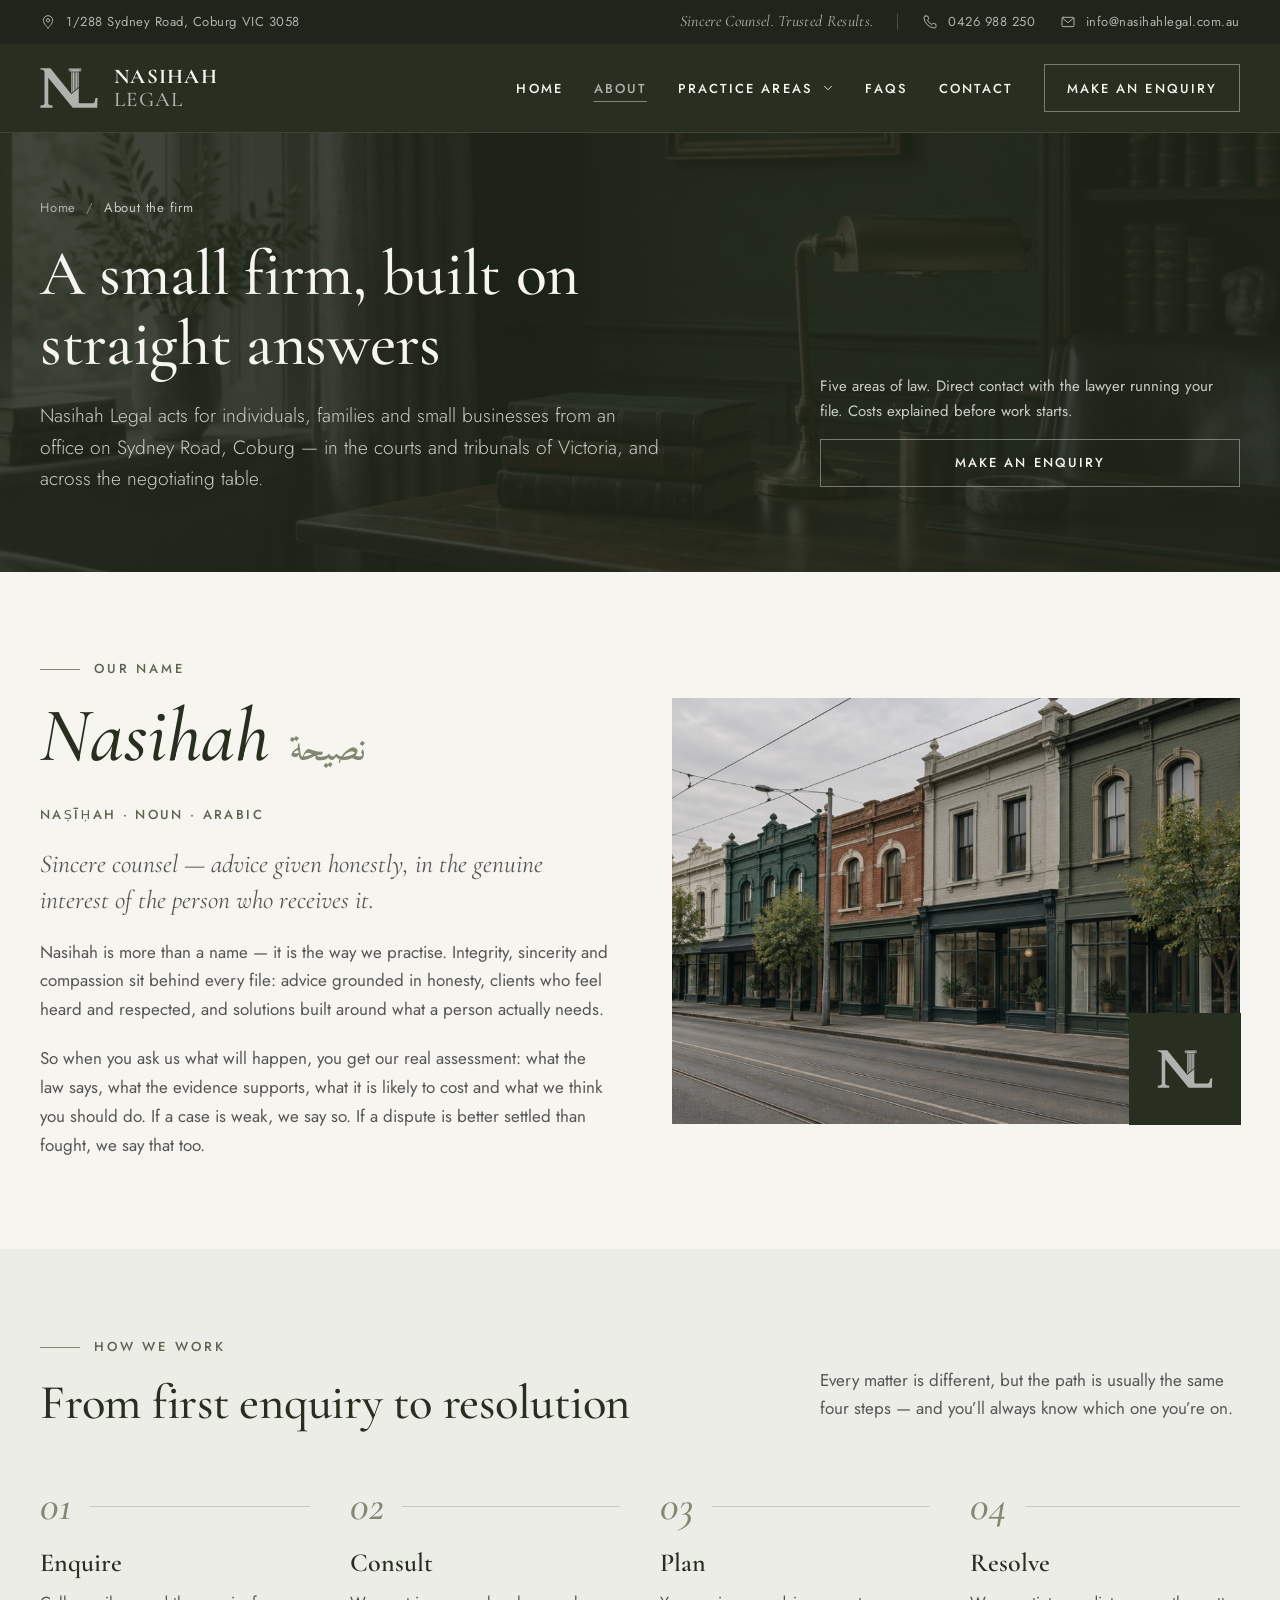
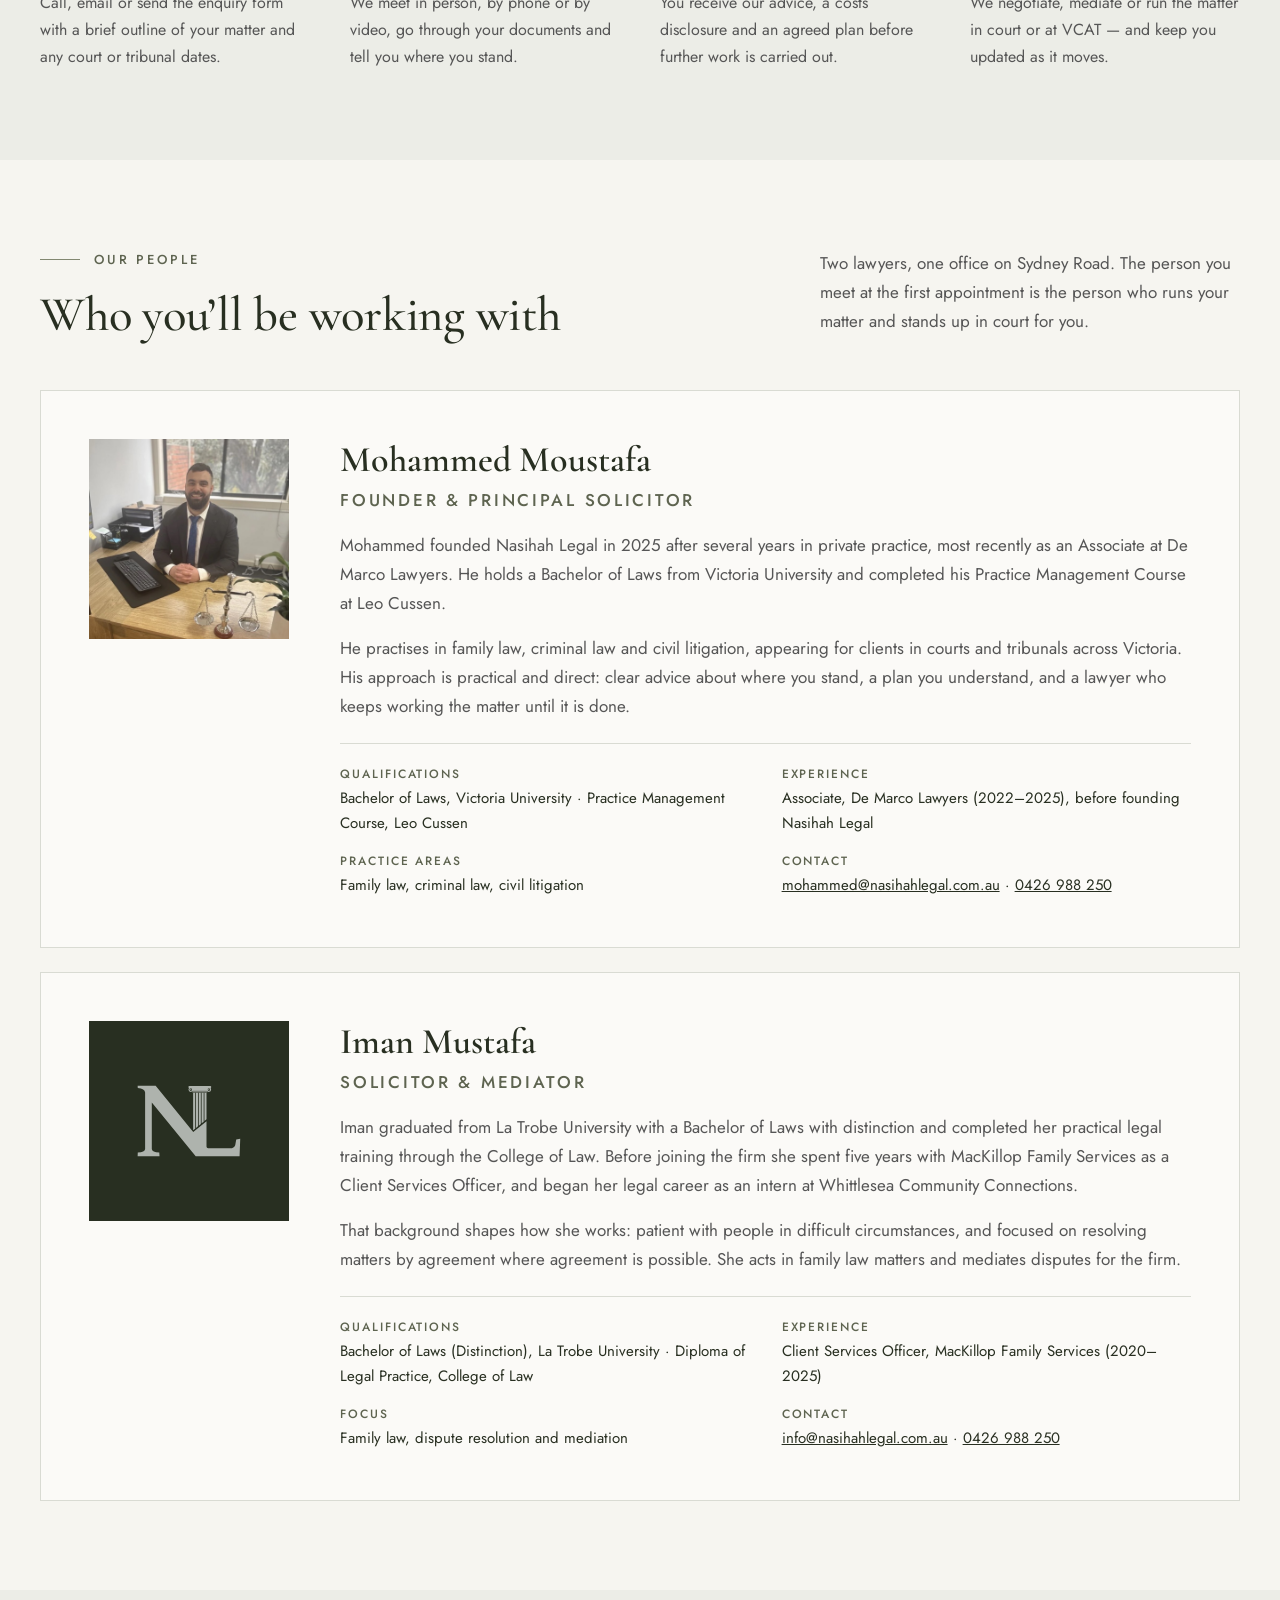
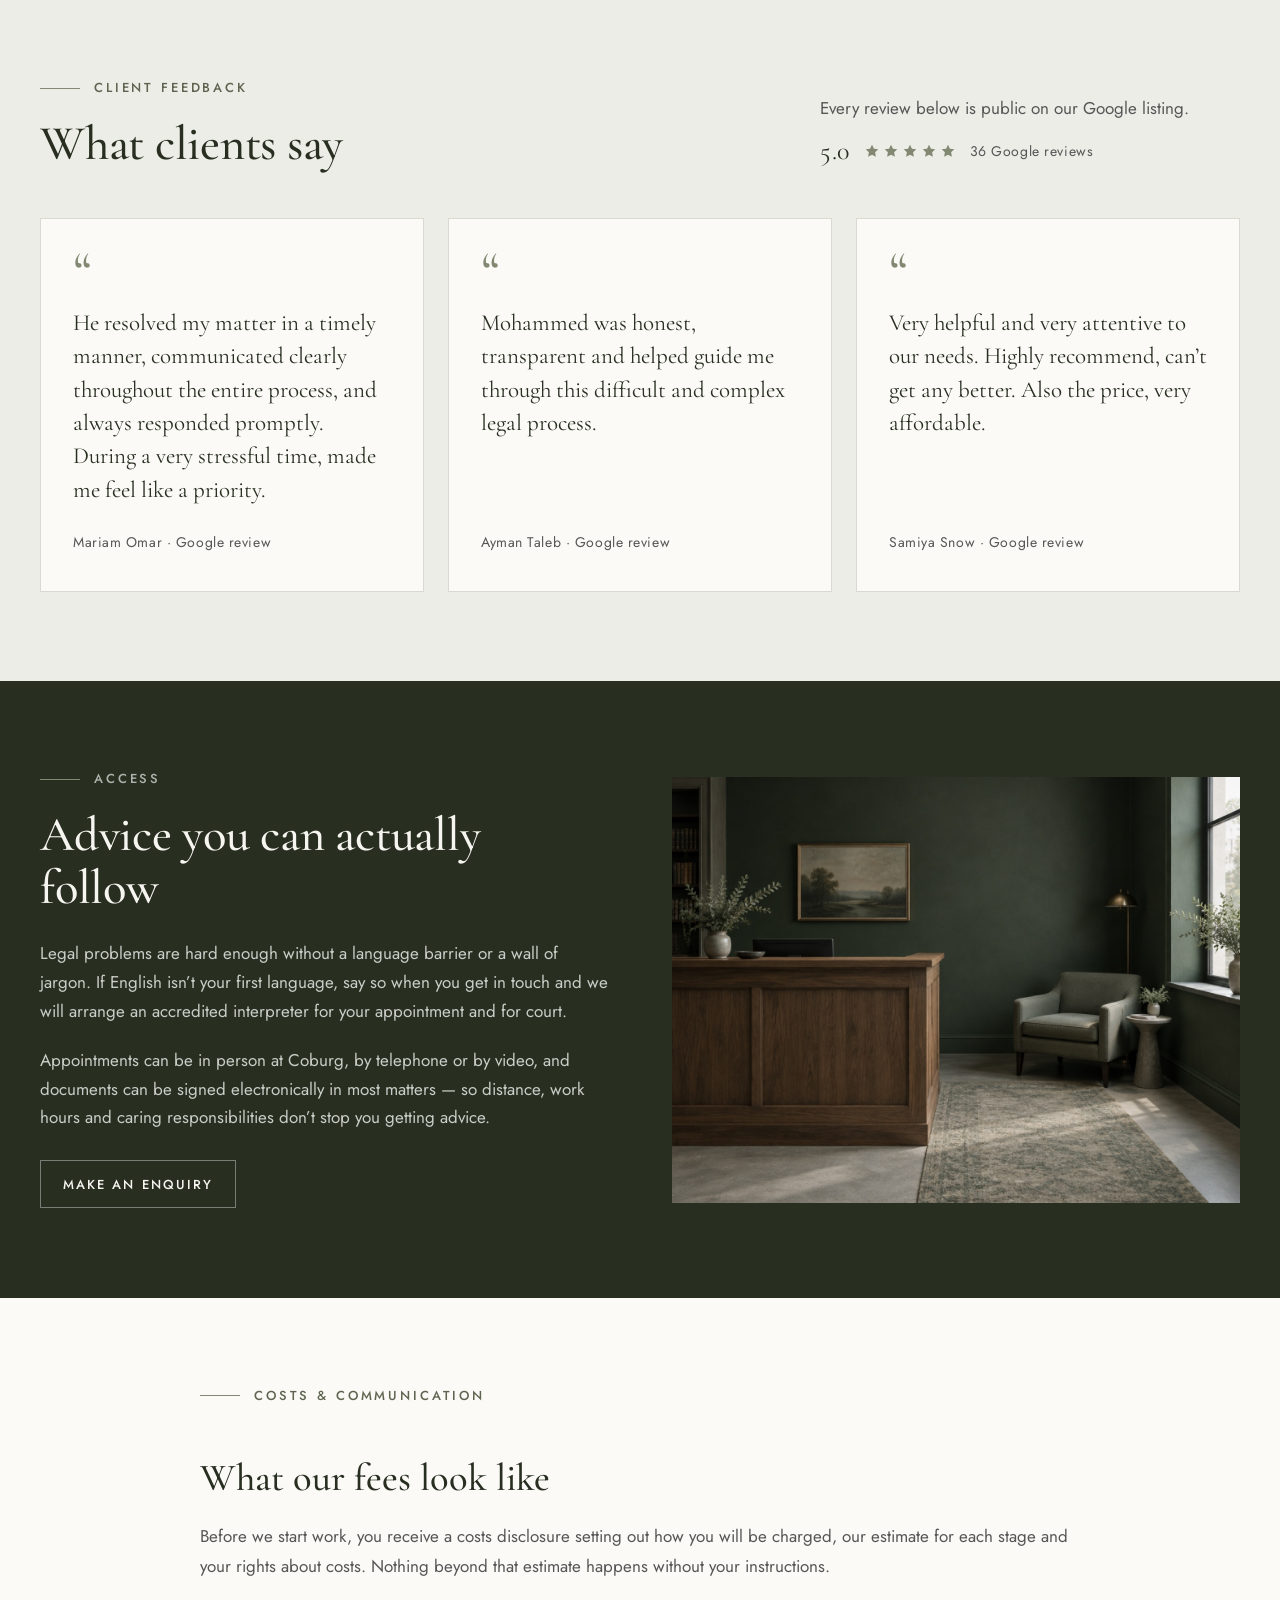
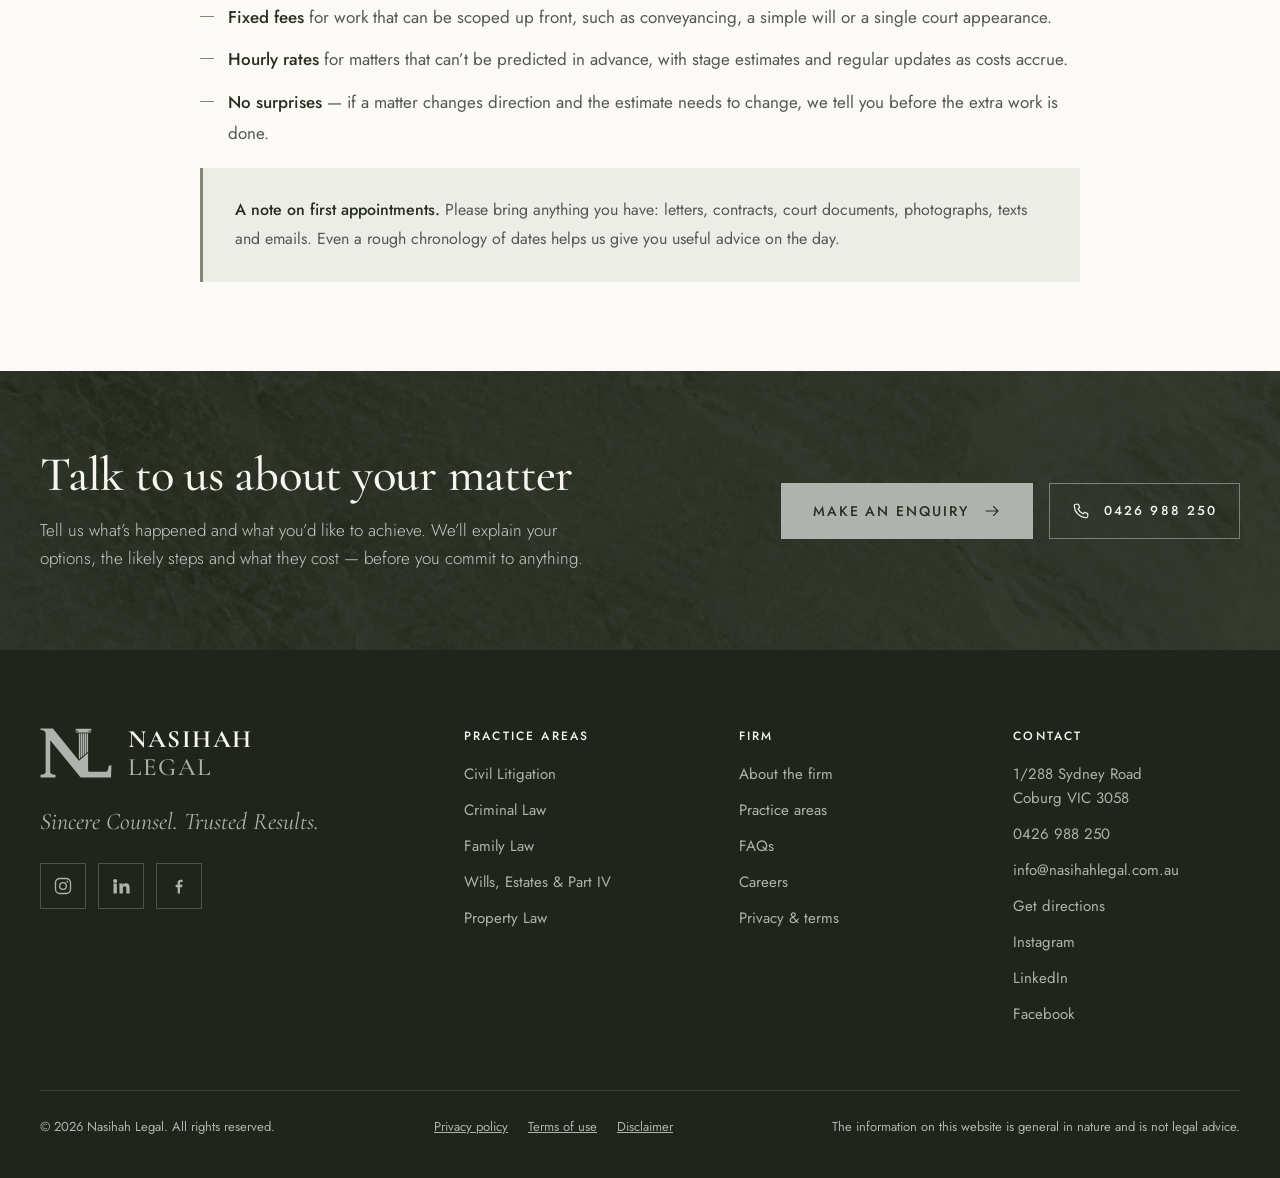
==== commit ae0978f6: "Add Instagram, LinkedIn and Facebook links Icon row in the footer beside the slogan, text links in t" ====
--- a/about.html
+++ b/about.html
@@ -57,6 +57,9 @@
   <symbol id="i-phone" viewBox="0 0 24 24"><path d="M5 3h3.5l1.8 4.4-2.2 1.6a12 12 0 0 0 6.9 6.9l1.6-2.2L21 15.5V19a2 2 0 0 1-2.2 2A16.8 16.8 0 0 1 3 5.2 2 2 0 0 1 5 3z" fill="none" stroke="currentColor" stroke-width="1.5" stroke-linecap="round" stroke-linejoin="round"/></symbol>
   <symbol id="i-clock" viewBox="0 0 24 24"><g fill="none" stroke="currentColor" stroke-width="1.5" stroke-linecap="round" stroke-linejoin="round"><circle cx="12" cy="12" r="9"/><path d="M12 7v5.5l3.5 2"/></g></symbol>
   <symbol id="i-chevron" viewBox="0 0 24 24"><path d="M6 9l6 6 6-6" fill="none" stroke="currentColor" stroke-width="1.5" stroke-linecap="round" stroke-linejoin="round"/></symbol>
+  <symbol id="i-instagram" viewBox="0 0 24 24"><g fill="none" stroke="currentColor" stroke-width="1.6"><rect x="3" y="3" width="18" height="18" rx="5"/><circle cx="12" cy="12" r="4"/><circle cx="17.2" cy="6.8" r="1.1" fill="currentColor" stroke="none"/></g></symbol>
+  <symbol id="i-linkedin" viewBox="0 0 24 24"><path fill="currentColor" d="M4.98 3.5a2.5 2.5 0 1 1 0 5 2.5 2.5 0 0 1 0-5zM3 9h4v12H3zm7 0h3.8v1.7h.05c.53-.95 1.83-1.95 3.76-1.95 4.02 0 4.76 2.5 4.76 5.75V21h-4v-5.6c0-1.33-.02-3.05-1.9-3.05-1.9 0-2.2 1.45-2.2 2.95V21h-4z"/></symbol>
+  <symbol id="i-facebook" viewBox="0 0 24 24"><path fill="currentColor" d="M13.2 21v-7.5h2.5l.45-3H13.2V8.6c0-.87.26-1.46 1.5-1.46H16.3V4.47A21 21 0 0 0 14.1 4.35c-2.2 0-3.7 1.34-3.7 3.8v2.35H8v3h2.4V21z"/></symbol>
   <symbol id="i-star" viewBox="0 0 24 24"><path fill="currentColor" d="M12 2.6l2.9 5.9 6.5.9-4.7 4.6 1.1 6.5-5.8-3-5.8 3 1.1-6.5L2.6 9.4l6.5-.9z"/></symbol>
 </svg>
 <div class="topbar">
@@ -327,6 +330,11 @@
           <span class="brand__word"><b>NASIHAH</b><span>LEGAL</span></span>
         </a>
         <p class="footer__slogan">Sincere Counsel. Trusted Results.</p>
+        <div class="socials">
+          <a href="https://www.instagram.com/nasihahlegal/" target="_blank" rel="noopener" aria-label="Nasihah Legal on Instagram"><svg aria-hidden="true"><use href="#i-instagram"/></svg></a>
+          <a href="https://www.linkedin.com/company/nasihah-legal/" target="_blank" rel="noopener" aria-label="Nasihah Legal on LinkedIn"><svg aria-hidden="true"><use href="#i-linkedin"/></svg></a>
+          <a href="https://www.facebook.com/people/Nasihah-Legal/61577443514983/" target="_blank" rel="noopener" aria-label="Nasihah Legal on Facebook"><svg aria-hidden="true"><use href="#i-facebook"/></svg></a>
+        </div>
       </div>
       <div class="footer__cols">
         <div class="footer__col">
@@ -351,6 +359,9 @@
           <a href="tel:+61426988250">0426 988 250</a>
           <a href="mailto:info@nasihahlegal.com.au">info@nasihahlegal.com.au</a>
           <a href="https://www.google.com/maps/search/?api=1&amp;query=1%2F288+Sydney+Road+Coburg+VIC+3058" target="_blank" rel="noopener">Get directions</a>
+          <a href="https://www.instagram.com/nasihahlegal/" target="_blank" rel="noopener">Instagram</a>
+          <a href="https://www.linkedin.com/company/nasihah-legal/" target="_blank" rel="noopener">LinkedIn</a>
+          <a href="https://www.facebook.com/people/Nasihah-Legal/61577443514983/" target="_blank" rel="noopener">Facebook</a>
         </div>
       </div>
     </div>
--- a/assets/css/site.css
+++ b/assets/css/site.css
@@ -375,6 +375,13 @@
 .footer__col h2{margin:0 0 4px;font-family:var(--sans);font-size:12px;font-weight:500;letter-spacing:.18em;text-transform:uppercase;color:var(--ivory)}
 .footer__col a{color:var(--mist);text-decoration:none}
 .footer__col a:hover{color:var(--ivory);text-decoration:underline}
+.socials{display:flex;flex-wrap:wrap;gap:12px}
+.socials a{width:46px;height:46px;display:flex;align-items:center;justify-content:center;border:1px solid rgba(174,179,173,.32);color:var(--mist);text-decoration:none;transition:background .2s ease,color .2s ease,border-color .2s ease}
+.socials a:hover{background:rgba(174,179,173,.14);border-color:var(--mist);color:var(--ivory)}
+.socials svg{width:20px;height:20px}
+.socials--dark a{border-color:var(--line-2);color:var(--sage-ink)}
+.socials--dark a:hover{background:var(--stone);border-color:var(--sage);color:var(--forest)}
+.footer__brand .socials{margin-top:26px}
 .footer__bottom{margin-top:clamp(48px,5vw,72px);padding-top:26px;border-top:1px solid rgba(174,179,173,.18);display:flex;justify-content:space-between;gap:10px 40px;flex-wrap:wrap;font-size:13px;line-height:1.6}
 .footer__bottom nav{display:flex;flex-wrap:wrap;gap:20px}
 .footer__bottom a{color:var(--mist)}
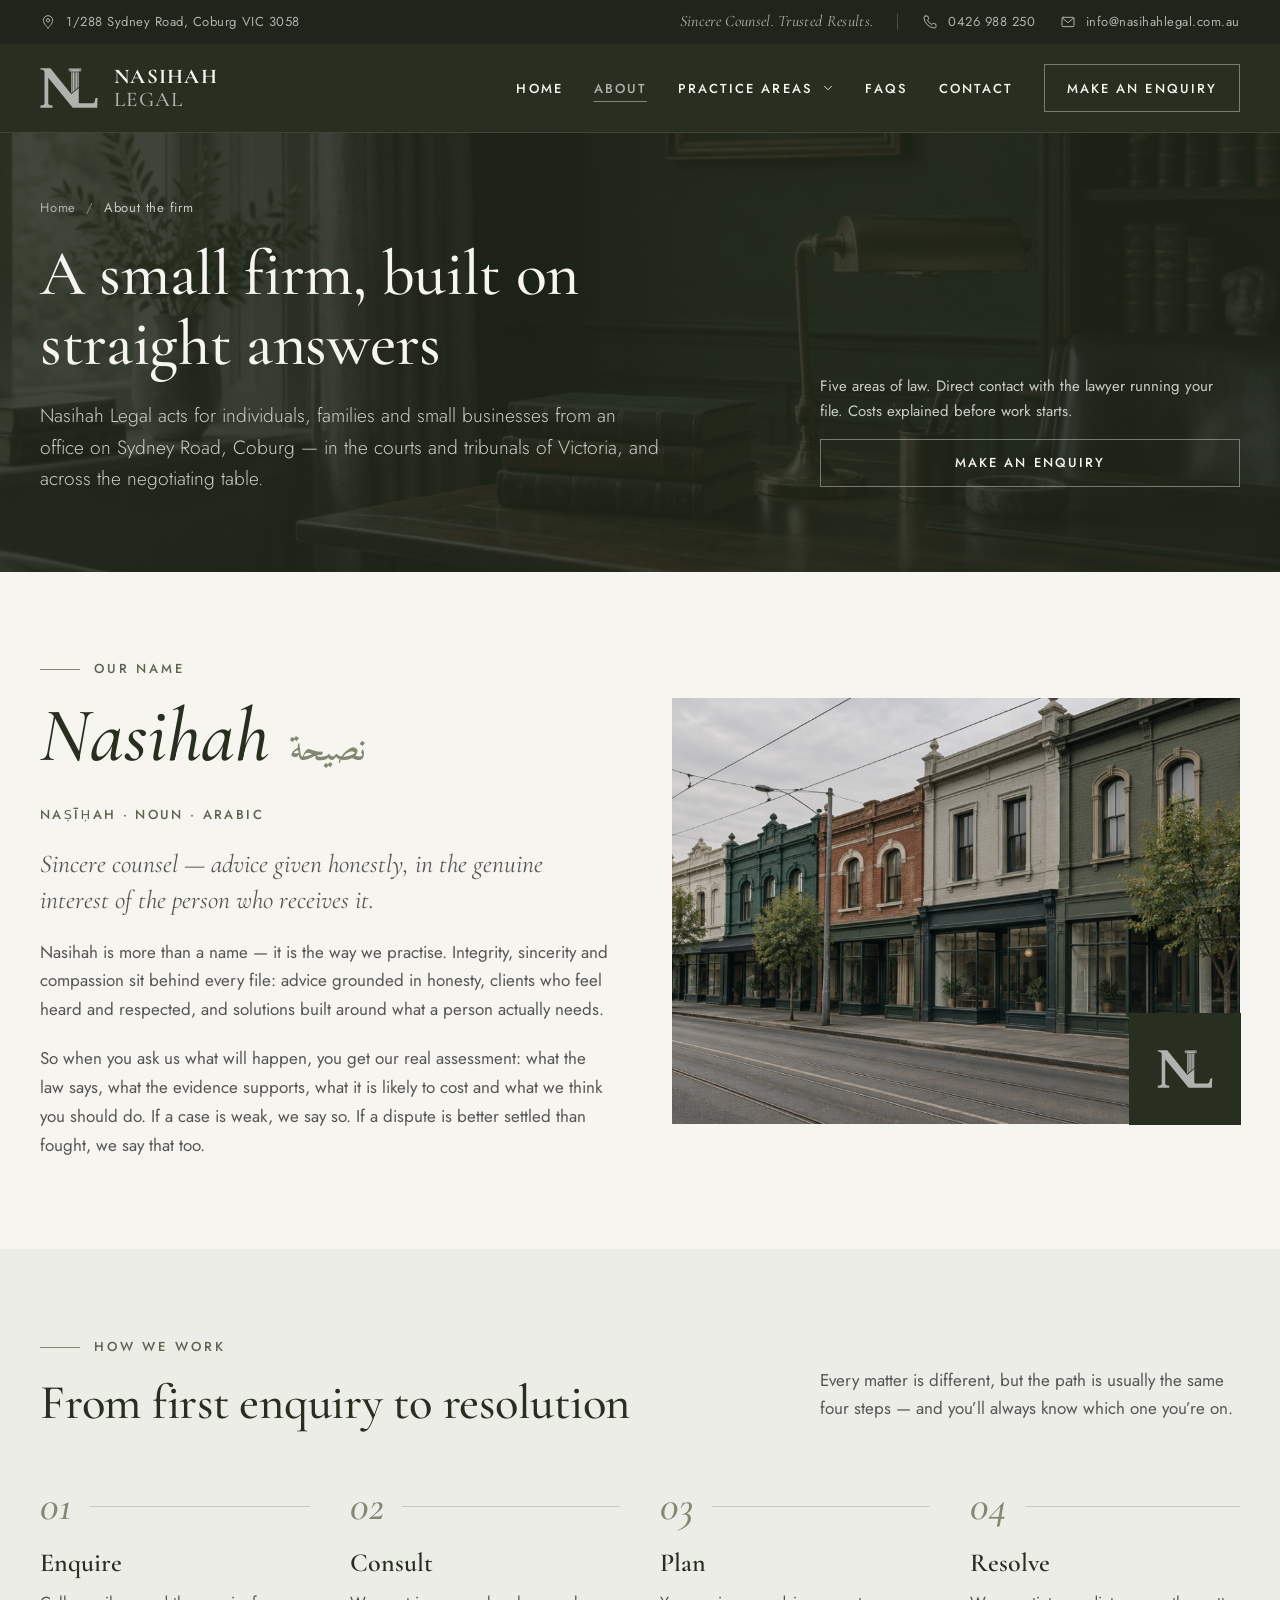
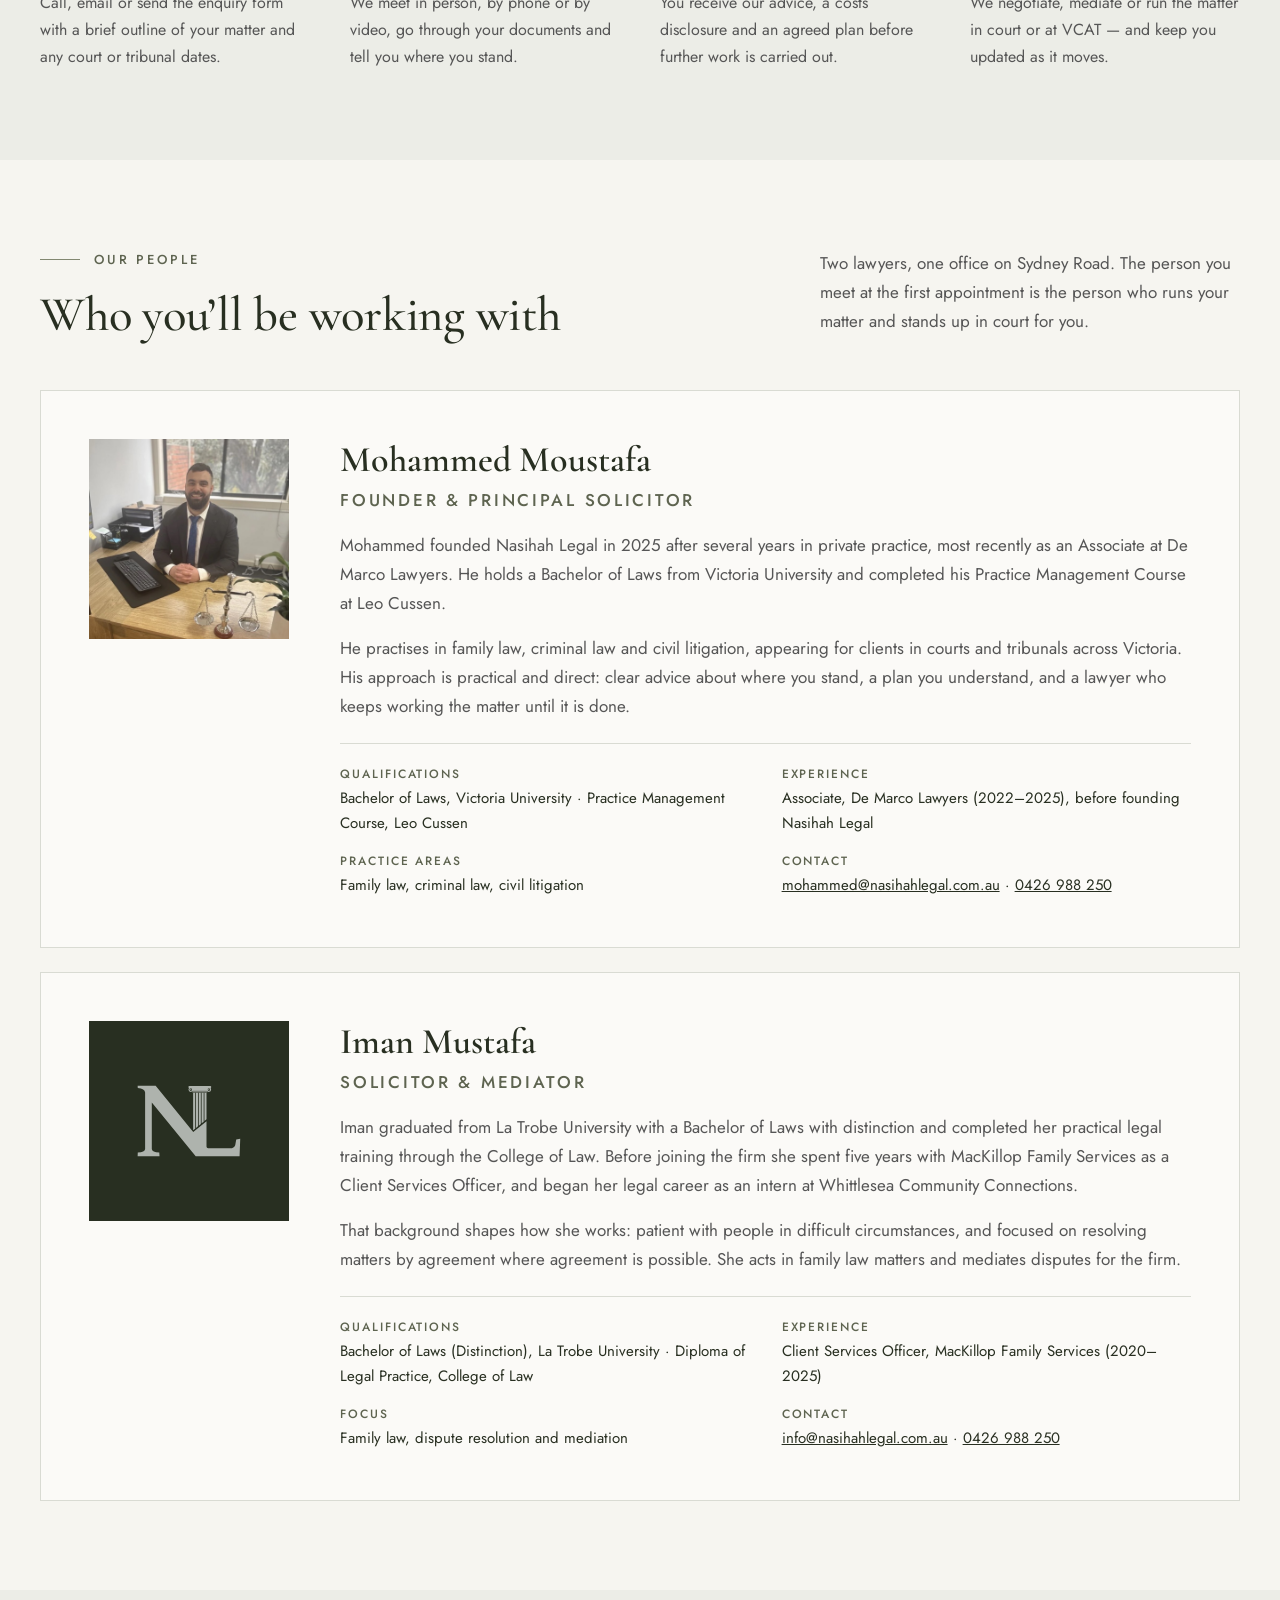
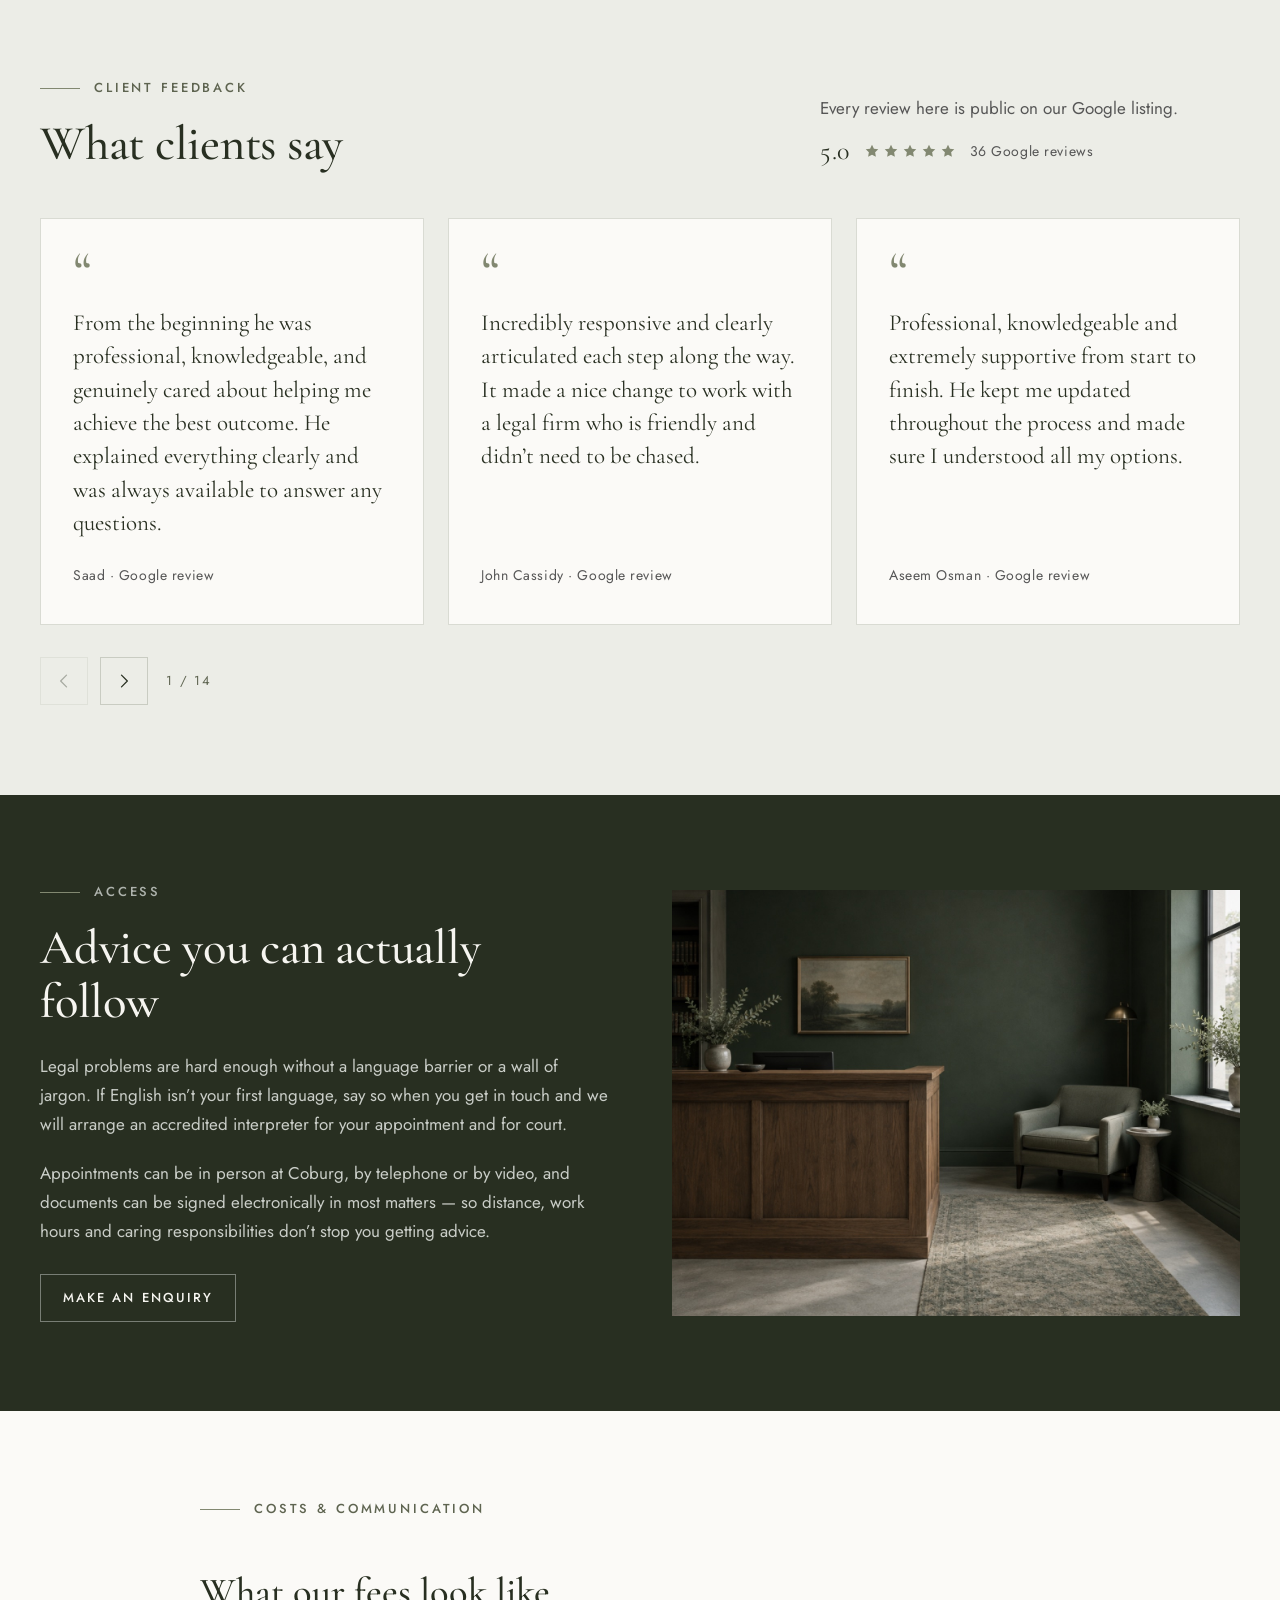
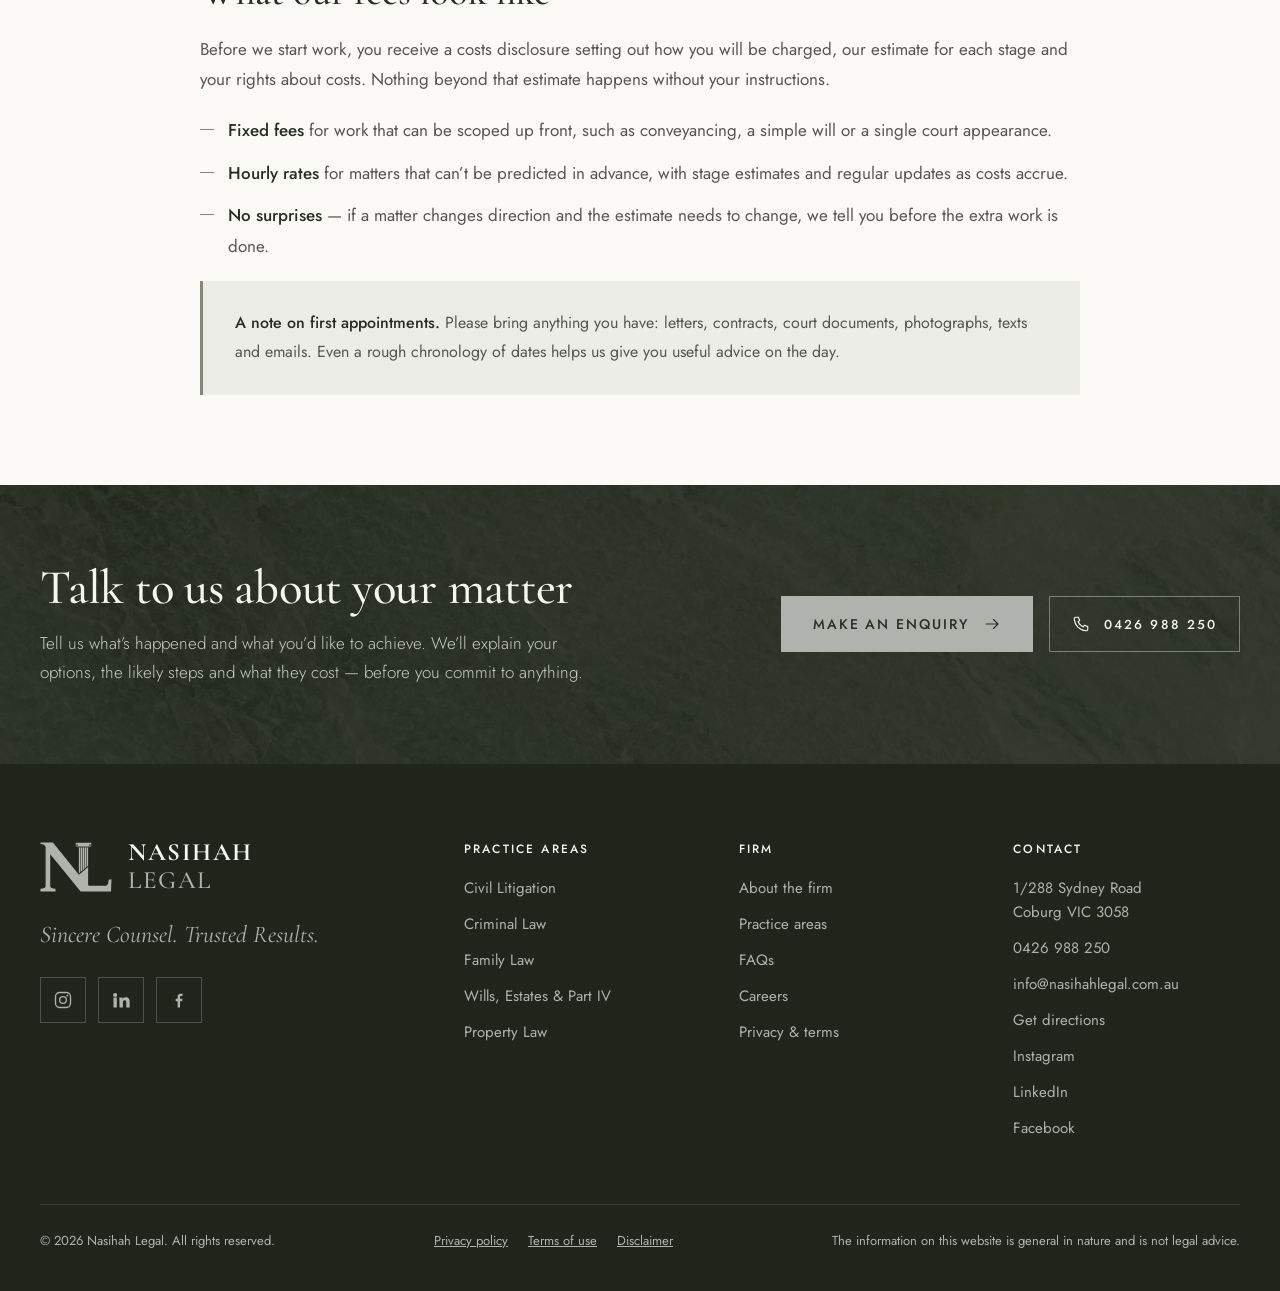
==== commit 861f6ad9: "Turn client reviews into a carousel Replaces the three fixed quotes on the home and about pages with" ====
--- a/about.html
+++ b/about.html
@@ -10,7 +10,9 @@
 <meta property="og:title" content="About the firm | Nasihah Legal">
 <meta property="og:description" content="Meet Nasihah Legal — a small Coburg law firm built on honest advice, plain-English communication and careful preparation. Our people, languages and approach.">
 <meta property="og:type" content="website">
-<meta property="og:image" content="assets/img/social-card.jpg">
+<meta property="og:image" content="https://nasihahlegal.com.au/assets/img/social-card.jpg">
+<link rel="canonical" href="https://nasihahlegal.com.au/about.html">
+<meta property="og:url" content="https://nasihahlegal.com.au/about.html">
 <link rel="icon" href="favicon.svg" type="image/svg+xml">
 <link rel="preconnect" href="https://fonts.googleapis.com">
 <link rel="preconnect" href="https://fonts.gstatic.com" crossorigin>
@@ -246,28 +248,94 @@
         <h2 class="display">What clients say</h2>
       </div>
       <div class="section-head__aside">
-        <p>Every review below is public on our Google listing.</p>
+        <p>Every review here is public on our Google listing.</p>
         <a class="rating" href="https://www.google.com/maps/search/?api=1&amp;query=Nasihah+Legal+Coburg+VIC" target="_blank" rel="noopener"><span class="rating__score">5.0</span><span class="rating__stars" aria-hidden="true"><svg><use href="#i-star"/></svg><svg><use href="#i-star"/></svg><svg><use href="#i-star"/></svg><svg><use href="#i-star"/></svg><svg><use href="#i-star"/></svg></span><span>36 Google reviews</span></a>
       </div>
     </div>
-    <div class="quotes" style="margin-top:48px">
-      <figure class="quote">
-        <span class="quote__mark" aria-hidden="true">&ldquo;</span>
-        <blockquote>He resolved my matter in a timely manner, communicated clearly throughout the entire process, and always responded promptly. During a very stressful time, made me feel like a priority.</blockquote>
-        <figcaption>Mariam Omar · Google review</figcaption>
-      </figure>
-      <figure class="quote">
-        <span class="quote__mark" aria-hidden="true">&ldquo;</span>
-        <blockquote>Mohammed was honest, transparent and helped guide me through this difficult and complex legal process.</blockquote>
-        <figcaption>Ayman Taleb · Google review</figcaption>
-      </figure>
-      <figure class="quote">
-        <span class="quote__mark" aria-hidden="true">&ldquo;</span>
-        <blockquote>Very helpful and very attentive to our needs. Highly recommend, can’t get any better. Also the price, very affordable.</blockquote>
-        <figcaption>Samiya Snow · Google review</figcaption>
-      </figure>
-    </div>
-  </div>
+    <div class="reviews" data-carousel>
+      <div class="reviews__track" tabindex="0" role="group" aria-label="Client reviews, scrollable">
+        <figure class="quote">
+          <span class="quote__mark" aria-hidden="true">&ldquo;</span>
+          <blockquote>From the beginning he was professional, knowledgeable, and genuinely cared about helping me achieve the best outcome. He explained everything clearly and was always available to answer any questions.</blockquote>
+          <figcaption>Saad · Google review</figcaption>
+        </figure>
+        <figure class="quote">
+          <span class="quote__mark" aria-hidden="true">&ldquo;</span>
+          <blockquote>Incredibly responsive and clearly articulated each step along the way. It made a nice change to work with a legal firm who is friendly and didn’t need to be chased.</blockquote>
+          <figcaption>John Cassidy · Google review</figcaption>
+        </figure>
+        <figure class="quote">
+          <span class="quote__mark" aria-hidden="true">&ldquo;</span>
+          <blockquote>Professional, knowledgeable and extremely supportive from start to finish. He kept me updated throughout the process and made sure I understood all my options.</blockquote>
+          <figcaption>Aseem Osman · Google review</figcaption>
+        </figure>
+        <figure class="quote">
+          <span class="quote__mark" aria-hidden="true">&ldquo;</span>
+          <blockquote>He resolved my matter in a timely manner and always responded promptly to any questions I had. During a very stressful time, he made me feel like a priority.</blockquote>
+          <figcaption>Mariam Omar · Google review</figcaption>
+        </figure>
+        <figure class="quote">
+          <span class="quote__mark" aria-hidden="true">&ldquo;</span>
+          <blockquote>He took the time to explain everything in detail, making complex legal matters easy to understand. His guidance gave me clarity and confidence.</blockquote>
+          <figcaption>Daniela Bustamante Osorio · Google review</figcaption>
+        </figure>
+        <figure class="quote">
+          <span class="quote__mark" aria-hidden="true">&ldquo;</span>
+          <blockquote>Mohammed was honest, upfront and explained how he could help me — and he took my case when no one else would. He made sure I was safe and negotiated far more than I expected.</blockquote>
+          <figcaption>Kylie · Google review</figcaption>
+        </figure>
+        <figure class="quote">
+          <span class="quote__mark" aria-hidden="true">&ldquo;</span>
+          <blockquote>Honest, upfront and transparent. He guided me through a difficult and complex legal process and was a great advocate for me at court.</blockquote>
+          <figcaption>Ayman Taleb · Google review</figcaption>
+        </figure>
+        <figure class="quote">
+          <span class="quote__mark" aria-hidden="true">&ldquo;</span>
+          <blockquote>Needed business law advice and contracts. They helped me throughout the entire process, answered my many questions, and were always on time if not quicker than expected.</blockquote>
+          <figcaption>othman katbi · Google review</figcaption>
+        </figure>
+        <figure class="quote">
+          <span class="quote__mark" aria-hidden="true">&ldquo;</span>
+          <blockquote>Easy to deal with, kept us updated the whole time, and made everything feel simple and stress-free. Appreciate how smooth it all went.</blockquote>
+          <figcaption>Manal Abedallatif · Google review</figcaption>
+        </figure>
+        <figure class="quote">
+          <span class="quote__mark" aria-hidden="true">&ldquo;</span>
+          <blockquote>From the first consultation they were professional, taking the time to understand my situation and clearly explaining all my options. What stood out most was their honesty.</blockquote>
+          <figcaption>Adam Gamble · Google review</figcaption>
+        </figure>
+        <figure class="quote">
+          <span class="quote__mark" aria-hidden="true">&ldquo;</span>
+          <blockquote>Very helpful and very attentive to our needs. Highly recommend, can’t get any better — and the price, very affordable.</blockquote>
+          <figcaption>Samiya Snow · Google review</figcaption>
+        </figure>
+        <figure class="quote">
+          <span class="quote__mark" aria-hidden="true">&ldquo;</span>
+          <blockquote>Professional service, professional advice, always on time. Mohammed and his team were excellent to work with.</blockquote>
+          <figcaption>Mary Greensmith · Google review</figcaption>
+        </figure>
+        <figure class="quote">
+          <span class="quote__mark" aria-hidden="true">&ldquo;</span>
+          <blockquote>Efficient, honest and professional. Highly recommend.</blockquote>
+          <figcaption>Pure Line Plumbing · Google review</figcaption>
+        </figure>
+        <figure class="quote">
+          <span class="quote__mark" aria-hidden="true">&ldquo;</span>
+          <blockquote>Guided me through a difficult situation with expertise and care. Everything worked out better than I could have hoped.</blockquote>
+          <figcaption>Isaac Saad · Google review</figcaption>
+        </figure>
+      </div>
+      <div class="reviews__nav">
+        <button class="reviews__btn" type="button" data-carousel-prev aria-label="Previous reviews">
+          <svg aria-hidden="true" viewBox="0 0 24 24"><path d="M15 5l-7 7 7 7" fill="none" stroke="currentColor" stroke-width="1.5" stroke-linecap="round" stroke-linejoin="round"/></svg>
+        </button>
+        <button class="reviews__btn" type="button" data-carousel-next aria-label="More reviews">
+          <svg aria-hidden="true" viewBox="0 0 24 24"><path d="M9 5l7 7-7 7" fill="none" stroke="currentColor" stroke-width="1.5" stroke-linecap="round" stroke-linejoin="round"/></svg>
+        </button>
+        <span class="reviews__count" data-carousel-count>1 / 14</span>
+      </div>
+    </div>
+    </div>
 </section>
 
 <section class="section section--forest">
--- a/assets/css/site.css
+++ b/assets/css/site.css
@@ -228,6 +228,23 @@
 .section--forest .quote blockquote{color:var(--ivory)}
 .quote figcaption{margin-top:auto;padding-top:24px;font-size:14px;letter-spacing:.04em;color:var(--charcoal)}
 .section--forest .quote figcaption{color:var(--mist)}
+/* reviews carousel */
+.reviews{margin-top:48px}
+.reviews__track{display:flex;gap:24px;overflow-x:auto;scroll-snap-type:x mandatory;scroll-behavior:smooth;scrollbar-width:none;-ms-overflow-style:none;padding-bottom:4px}
+.reviews__track::-webkit-scrollbar{display:none}
+.reviews__track:focus-visible{outline:2px solid var(--sage);outline-offset:6px}
+.reviews__track>.quote{flex:0 0 calc((100% - 48px) / 3);scroll-snap-align:start}
+.reviews__nav{display:flex;align-items:center;gap:12px;margin-top:28px}
+.reviews__btn{width:48px;height:48px;display:flex;align-items:center;justify-content:center;border:1px solid var(--line-2);background:transparent;color:var(--forest);cursor:pointer;transition:background .2s ease,border-color .2s ease,opacity .2s ease}
+.reviews__btn:hover{background:var(--stone);border-color:var(--sage)}
+.reviews__btn[disabled]{opacity:.35;cursor:default}
+.reviews__btn svg{width:20px;height:20px}
+.reviews__count{margin-left:6px;font-size:13px;letter-spacing:.14em;text-transform:uppercase;color:var(--sage-ink)}
+.reviews--light .reviews__btn{border-color:rgba(174,179,173,.4);color:var(--mist)}
+.reviews--light .reviews__btn:hover{background:rgba(174,179,173,.14);border-color:var(--mist)}
+.reviews--light .reviews__count{color:var(--mist)}
+@media (max-width:1000px){.reviews__track>.quote{flex-basis:calc((100% - 24px) / 2)}}
+@media (max-width:720px){.reviews__track{gap:16px}.reviews__track>.quote{flex-basis:100%}}
 .placeholder-note{margin-top:20px;font-size:14px;color:var(--sage-ink)}
 .section--forest .placeholder-note{color:var(--mist)}
 .rating{display:inline-flex;align-items:center;gap:14px;flex-wrap:wrap;font-size:14px;letter-spacing:.04em;color:var(--charcoal);text-decoration:none}
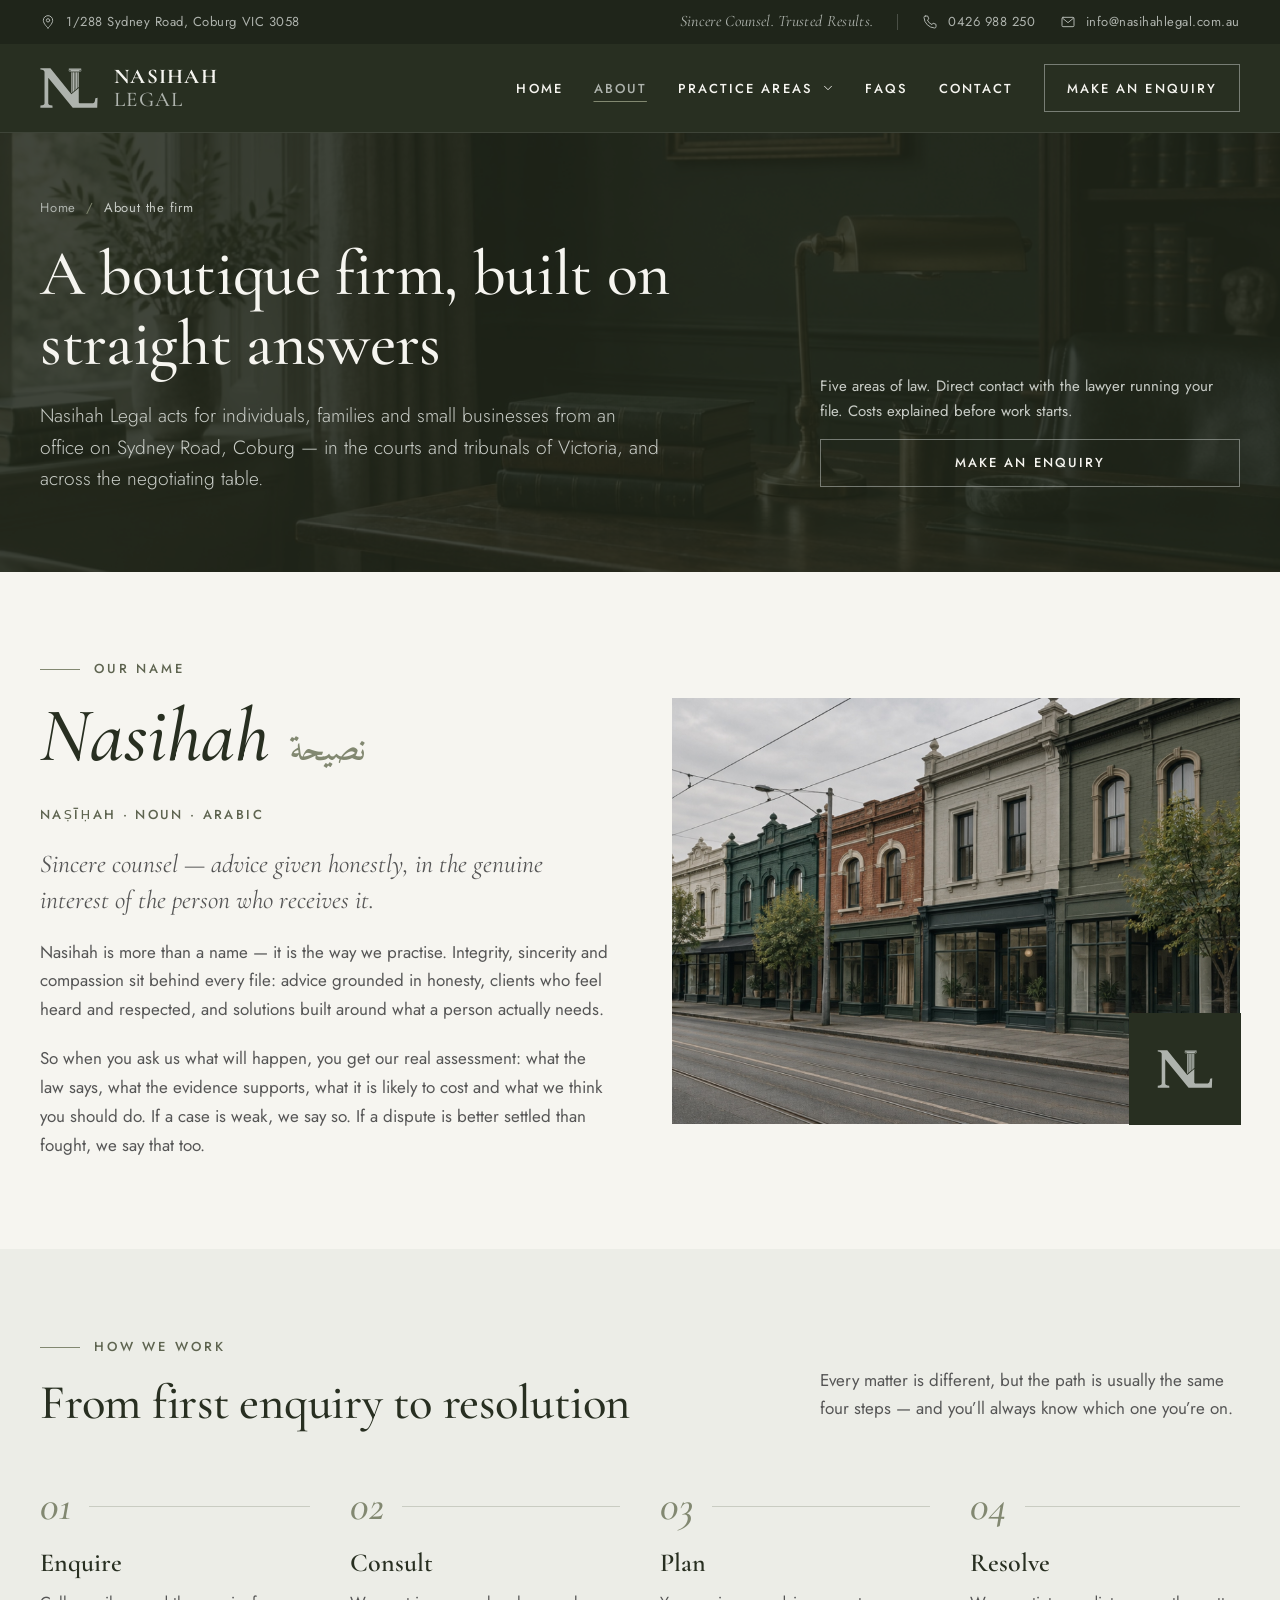
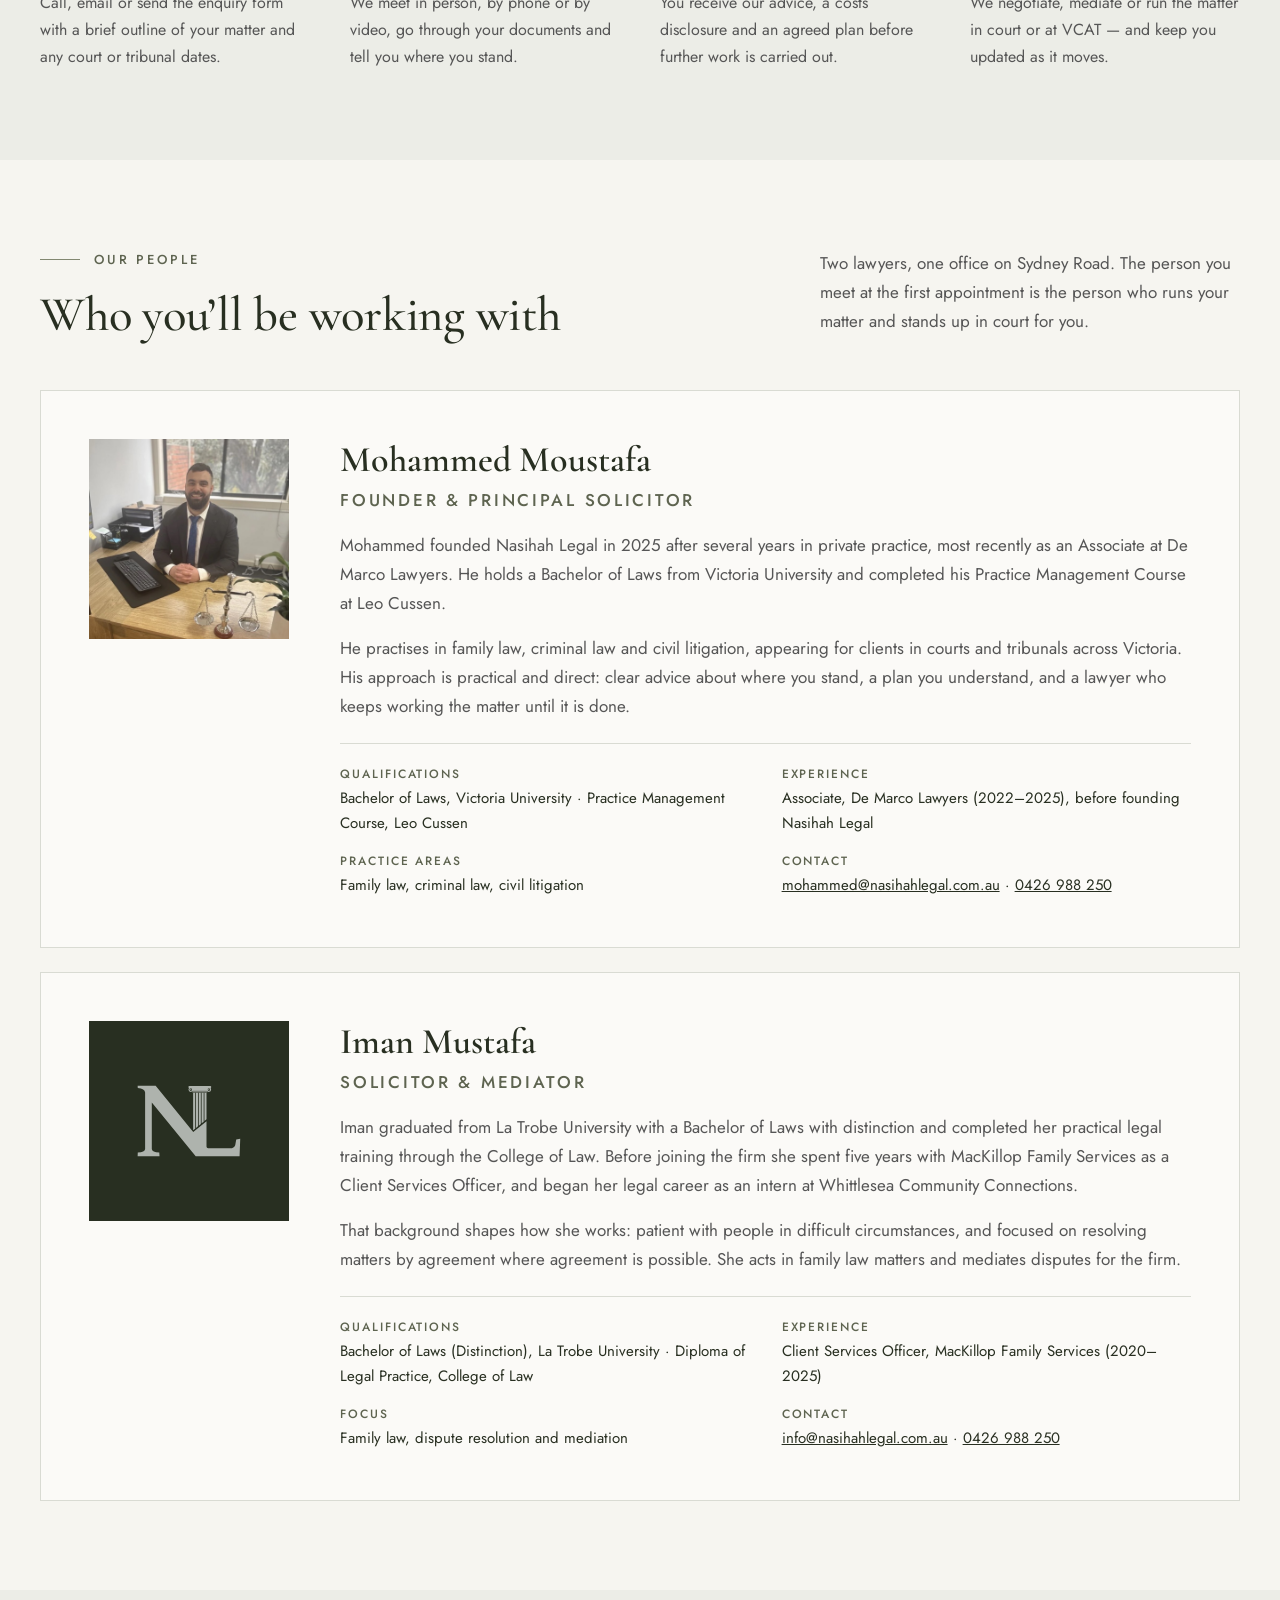
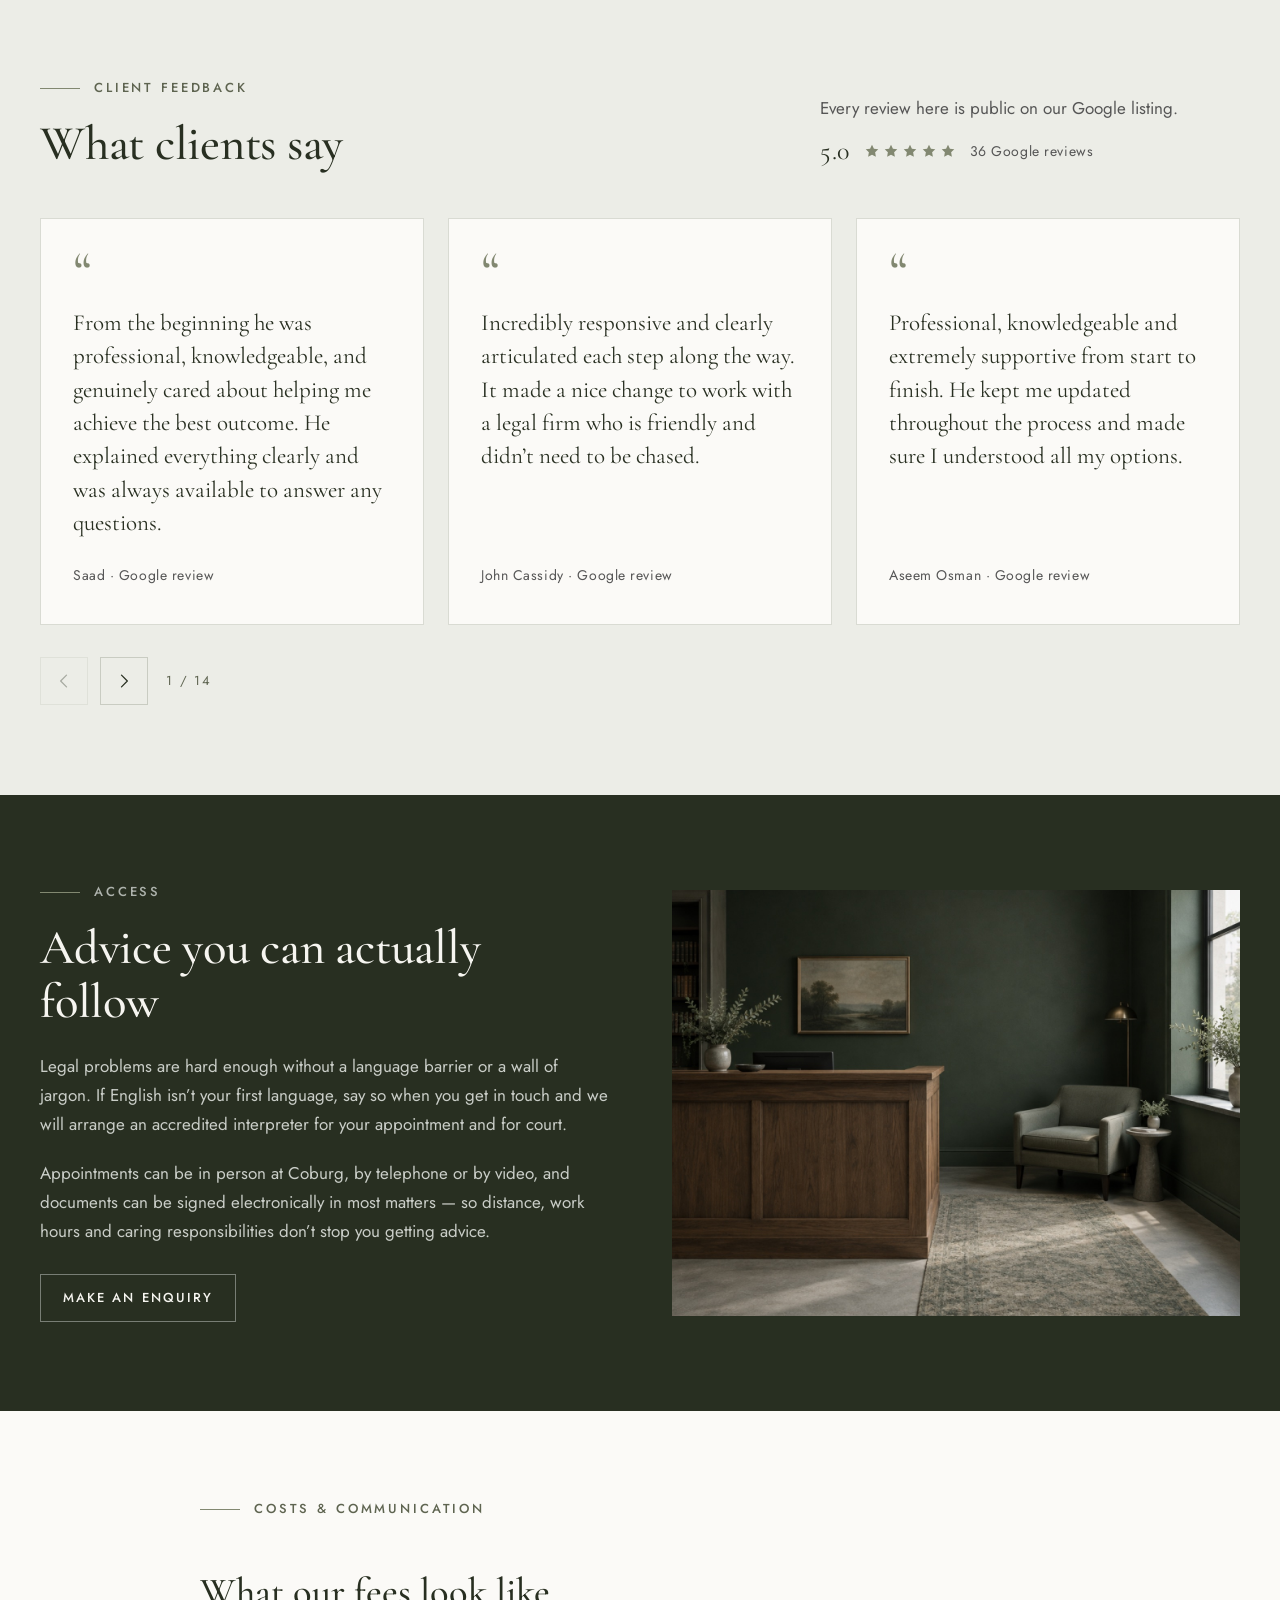
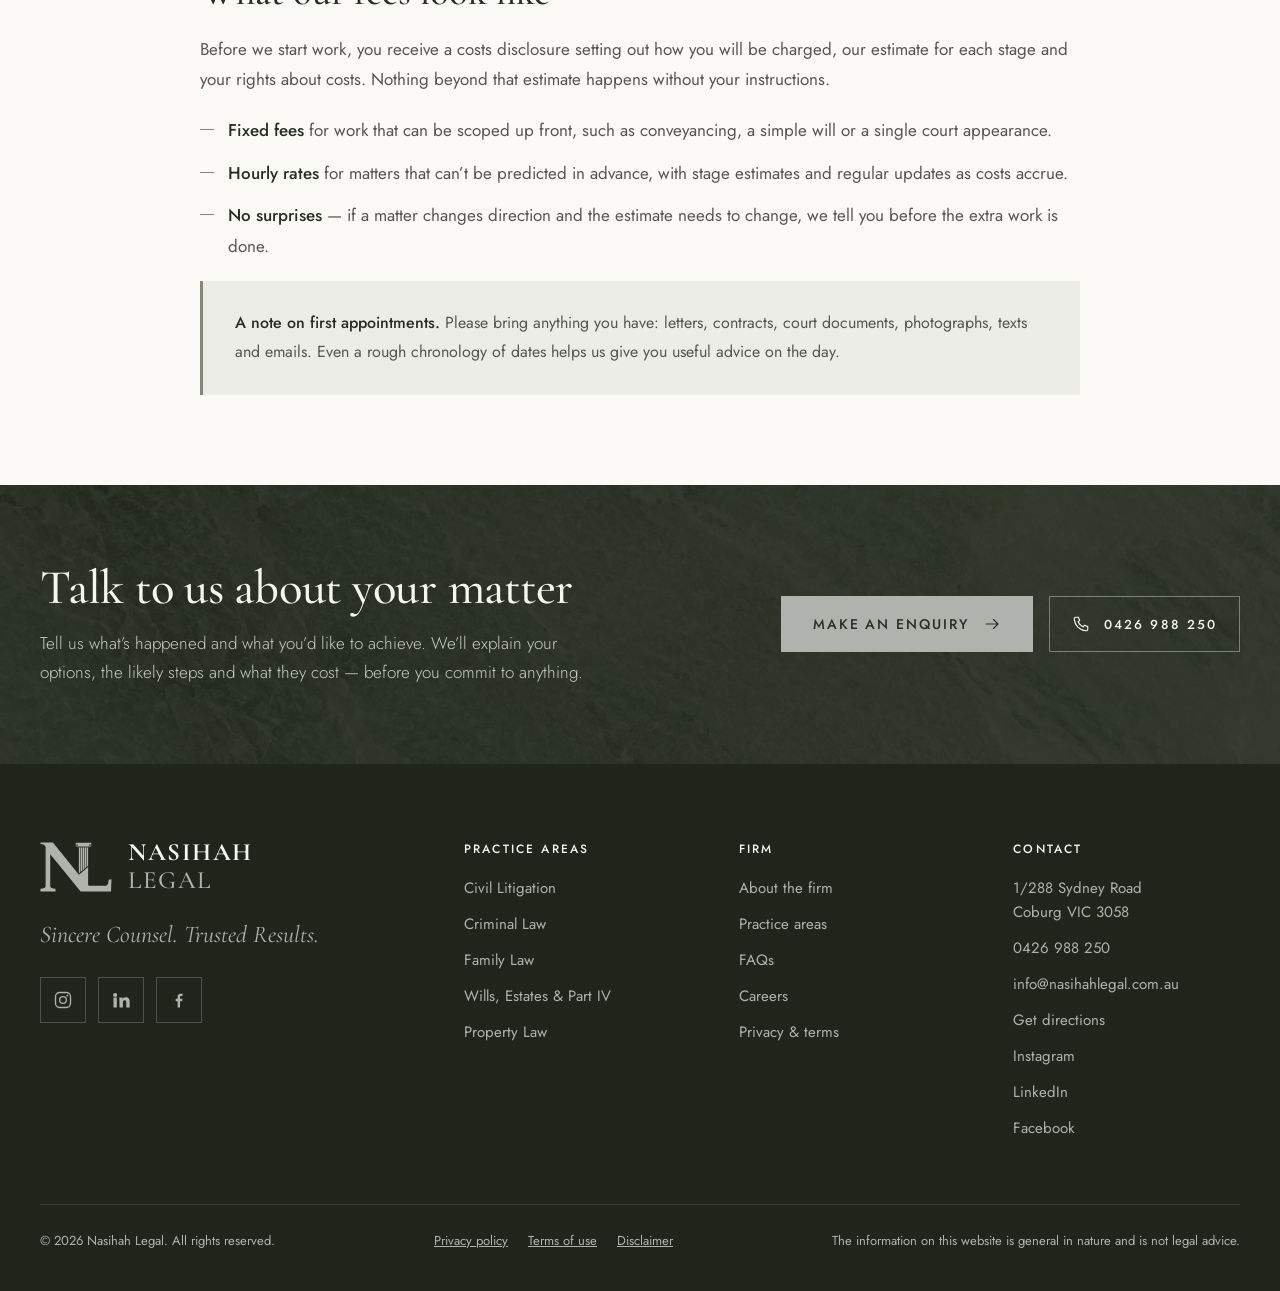
==== commit 4093a4ea: "Describe the firm as boutique rather than small Applies to the about and careers headlines, the home" ====
--- a/about.html
+++ b/about.html
@@ -4,11 +4,11 @@
 <meta charset="utf-8">
 <meta name="viewport" content="width=device-width, initial-scale=1">
 <title>About the firm | Nasihah Legal</title>
-<meta name="description" content="Meet Nasihah Legal — a small Coburg law firm built on honest advice, plain-English communication and careful preparation. Our people, languages and approach.">
+<meta name="description" content="Meet Nasihah Legal — a boutique Coburg law firm built on honest advice, plain-English communication and careful preparation. Our people, languages and approach.">
 <meta name="theme-color" content="#282F21">
 <meta property="og:site_name" content="Nasihah Legal">
 <meta property="og:title" content="About the firm | Nasihah Legal">
-<meta property="og:description" content="Meet Nasihah Legal — a small Coburg law firm built on honest advice, plain-English communication and careful preparation. Our people, languages and approach.">
+<meta property="og:description" content="Meet Nasihah Legal — a boutique Coburg law firm built on honest advice, plain-English communication and careful preparation. Our people, languages and approach.">
 <meta property="og:type" content="website">
 <meta property="og:image" content="https://nasihahlegal.com.au/assets/img/social-card.jpg">
 <link rel="canonical" href="https://nasihahlegal.com.au/about.html">
@@ -122,7 +122,7 @@
             <li><span aria-current="page">About the firm</span></li>
           </ol>
         </nav>
-        <h1 class="display">A small firm, built on straight answers</h1>
+        <h1 class="display">A boutique firm, built on straight answers</h1>
         <p class="page-hero__lead lede">Nasihah Legal acts for individuals, families and small businesses from an office on Sydney Road, Coburg — in the courts and tribunals of Victoria, and across the negotiating table.</p>
       </div>
       <div class="page-hero__aside">
